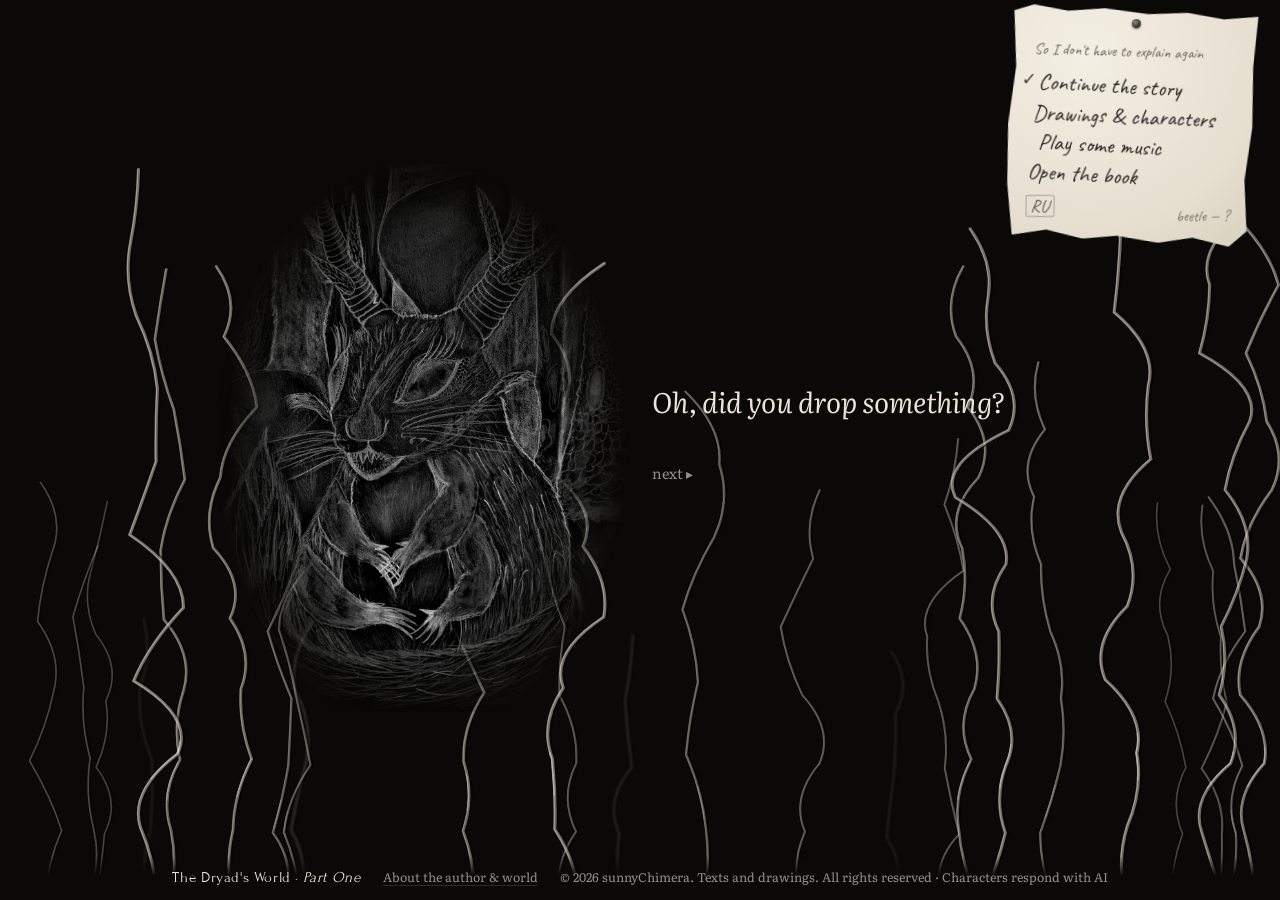
==== index.html @ 803e00bf "Показать новое вступление один раз и тем, кто уже был на сайте Co-Authored-By: Claude Opus 5.5 <nore" ====
<!doctype html>
<html lang="ru">
<head>
<meta charset="utf-8">
<meta name="viewport" content="width=device-width,initial-scale=1,viewport-fit=cover">
<title>Кипер рассказывает</title>
<meta name="description" content="Мир Дриады. Кипер помнит всё, только не по порядку. Садись, он расскажет.">
<link rel="preconnect" href="https://fonts.googleapis.com">
<link href="https://fonts.googleapis.com/css2?family=Alice&family=Caveat:wght@400;600&family=PT+Serif:ital@0;1&family=Forum&family=Literata:ital,opsz,wght@0,7..72,400;0,7..72,500;1,7..72,400&display=swap" rel="stylesheet">
<link rel="stylesheet" href="style.css?v=84">
</head>
<body>
<svg id="roots" aria-hidden="true"></svg>

<header class="top">
  <button class="mark" id="homeBtn" hidden>Мир Дриады</button>
  <nav class="note" id="note" aria-label="Разделы">
    <span class="nail" aria-hidden="true"></span>
    <button class="note-tab" id="noteTab" aria-label="Меню" aria-expanded="false" data-i18n="noteTabT">записка Кипера</button>
    <p class="note-head" data-i18n="noteHead">Чтобы опять не объяснять</p>
    <button data-tab="story" class="on" data-i18n="nStory">Продолжить историю</button>
    <button data-tab="people" data-i18n="nPeople">Рисунки и персонажи</button>
    <button data-tab="music" data-i18n="nMusic">Включить музыку</button>
    <button data-tab="book" data-i18n="nBook">Открыть книгу</button>
    <div class="note-foot"><button class="lang" id="langBtn" aria-label="Switch language">EN</button><p class="note-doodle" aria-hidden="true" data-i18n="doodle">жук — ?</p></div>
  </nav>
</header>

<main id="app" class="mode-talk">
  <!-- reading layer -->
  <section class="read" id="read" aria-live="polite">
    <button class="toKeeper" id="toKeeper" data-i18n="toKeeperArrow">← К Киперу</button>
    <div class="art"><img id="artImg" alt=""><img id="artImg2" alt="" class="next"></div>
    <div class="pages">
      <div class="chap-bar"><button class="chap-nav" id="prevCh" aria-label="Предыдущая глава">←</button><div class="chap-head"><small id="chapNum"></small><p class="chap" id="chapTitle"></p></div><button class="chap-nav" id="nextChTop" aria-label="Следующая глава">→</button></div>
      <div class="text" id="text"></div>
      <div class="readnav">
        <button class="more" id="moreBtn">Дальше</button>
        <button class="linkish" id="allBtn">Показать главу целиком</button>
        <button class="nextch" id="nextCh" hidden></button>
      </div>
    </div>
  </section>

  <!-- Keeper -->
  <div class="keeper" id="keeper" role="button" tabindex="0" aria-label="Кипер">
  <svg viewBox="0 0 2400 3200" xmlns="http://www.w3.org/2000/svg">
   <defs>
    <image id="kimg" href="assets/img/keeper.jpg" width="2400" height="3200"/>
    <filter id="feather" x="-10%" y="-10%" width="120%" height="120%"><feGaussianBlur stdDeviation="22"/></filter>
    <filter id="soft" x="-5%" y="-100%" width="110%" height="300%"><feGaussianBlur stdDeviation="8"/></filter>
    <polygon id="pL" points="440,240 560,20 660,20 780,150 860,170 900,500 1000,820 1020,930 860,980 760,900 640,760 520,620 480,520 400,300"/>
    <polygon id="pR" points="1500,180 1600,160 1780,20 1880,20 1880,200 2000,180 2080,300 1920,500 1780,640 1700,760 1660,880 1540,960 1380,900 1460,760 1540,600 1560,420 1480,300"/>
    <mask id="mBase" maskUnits="userSpaceOnUse" x="0" y="0" width="2400" height="3200"><rect width="2400" height="3200" fill="#fff"/><g filter="url(#feather)" fill="#000"><use href="#pL"/><use href="#pR"/></g></mask>
    <mask id="mL" maskUnits="userSpaceOnUse" x="0" y="0" width="2400" height="3200"><use href="#pL" fill="#fff" filter="url(#feather)"/></mask>
    <mask id="mR" maskUnits="userSpaceOnUse" x="0" y="0" width="2400" height="3200"><use href="#pR" fill="#fff" filter="url(#feather)"/></mask>
    <clipPath id="eL"><ellipse cx="720" cy="1240" rx="72" ry="170" transform="rotate(12 720 1240)"/></clipPath>
    <clipPath id="eR"><ellipse cx="1255" cy="1280" rx="205" ry="112" transform="rotate(-18 1255 1280)"/></clipPath>
    <clipPath id="clidL"><rect x="560" y="1040" width="320" height="400"/></clipPath>
    <clipPath id="clidR"><rect x="1020" y="1140" width="470" height="280"/></clipPath>
    <linearGradient id="lidShade" x1="0" y1="0" x2="0" y2="1"><stop offset="0" stop-color="#000" stop-opacity=".05"/><stop offset=".7" stop-color="#000" stop-opacity=".15"/><stop offset="1" stop-color="#000" stop-opacity=".45"/></linearGradient>
   </defs>
   <rect width="2400" height="3200" fill="#0a0908"/>
   <g class="breath">
    <use href="#kimg" mask="url(#mBase)"/>
    <g class="hornL"><use href="#kimg" mask="url(#mL)"/></g>
    <g class="hornR"><use href="#kimg" mask="url(#mR)"/>
     <g id="hornBug" opacity="0"><image class="bugframe" href="assets/img/bug0.png" x="-80" y="-106" width="160" height="213"/></g>
    </g>
    <g clip-path="url(#eL)"><g class="lid" id="lidL" style="transform:translateY(-400px)"><g clip-path="url(#clidL)">
      <use href="#kimg" transform="translate(0 340)"/><rect x="560" y="1040" width="320" height="400" fill="url(#lidShade)"/>
      <rect x="560" y="1414" width="320" height="26" fill="#000" opacity=".75" filter="url(#soft)"/></g></g></g>
    <g clip-path="url(#eR)"><g class="lid" id="lidR" style="transform:translateY(-280px)"><g clip-path="url(#clidR)">
      <use href="#kimg" transform="translate(0 260)"/><rect x="1020" y="1140" width="470" height="280" fill="url(#lidShade)"/>
      <rect x="1020" y="1394" width="470" height="26" fill="#000" opacity=".75" filter="url(#soft)"/></g></g></g>
   </g>
  </svg>
  </div>

  <!-- what Keeper says + answers -->
  <section class="talk" id="talk">
    <p class="line" id="line" aria-live="polite"></p>
    <div class="opts" id="opts"></div>
  </section>

  <!-- objects on the floor -->
  <div class="floor" id="floor"></div>
  <img id="walkBug" class="walkbug" src="assets/img/bug0.png" alt="Жук" hidden>
</main>

<!-- character page -->
<section class="person" id="chat" hidden aria-label="Персонаж">
  <div class="person-bar">
    <button class="txt" id="chatBack" data-i18n="allDrawings">← Все рисунки</button>
    <button class="txt" id="personHome" data-i18n="toKeeper">К Киперу</button>
  </div>
  <div class="person-grid">
    <div class="person-left">
      <figure class="person-art"><button class="zoom" id="pZoom" aria-label="Увеличить рисунок"><img id="pArt" alt=""></button><span class="ph" id="pPh" hidden></span></figure>
      <div class="thumbs" id="pThumbs"></div>
      <div class="pplayer" id="pSong" hidden>
        <button class="pvinyl bg" id="pVinyl" hidden aria-label="Play"><span class="vin-grooves"></span><span class="lbl" id="pVinylLbl"></span><span class="pin"></span><span class="pv-ico" id="pVinylIco">▶</span></button>
        <div class="scard" id="pCard" hidden><p class="sc-head" id="pCardHead"></p><p class="sc-quote" id="pCardQuote"></p></div>
        <div class="pp-row">
          <button class="pp-play" id="pPlay" aria-label="Play">▶</button>
          <div class="pp-mid">
            <p class="pp-title"><span id="pSongTitle"></span> <small id="pSongDur"></small></p>
            <div class="thread" id="pThread"><span class="track"></span><span class="fill" id="pFill"></span><span class="knob" id="pKnob"></span></div>
            <div class="times"><span id="pTime">0:00</span><span id="pDur">0:00</span></div>
          </div>
          <input type="range" class="pp-vol" id="pVol" min="0" max="100" value="80" aria-label="Громкость">
        </div>
        <div class="pp-list" id="pList"></div>
        <button class="txt small" id="pLyricsBtn" aria-expanded="false">Lyrics</button>
        <pre class="lyrics left" id="pLyrics" hidden></pre>
        <p class="sc-aside" id="pCardAside" hidden></p>
      </div>
    </div>
    <div class="person-right" id="pRight">
      <span class="sheetbg" aria-hidden="true"><i class="ghost" id="pGhost"></i><i class="smudge s1"></i><i class="smudge s2"></i><i class="smudge s3"></i><i class="holes"></i></span>
      <div class="pname-row">
        <h2 class="person-name" id="chatName"></h2>
        <div class="pmenu" hidden><button id="pMenuBtn"></button><div id="pMenu"></div></div>
      </div>
      <div class="margins" id="pSay" hidden></div>
      <button class="txt small expand" id="pExpand" data-i18n="expand">Развернуть разговор</button>
      <div class="talklog" id="chatLog"></div>
      <form class="chat-form" id="chatForm" autocomplete="off">
        <label class="sr" for="chatInput" data-i18n="yourMsg">Твоё сообщение</label>
        <input id="chatInput" maxlength="800" placeholder="Поговори со мной…" data-i18n-ph="write">
        <button type="submit" aria-label="Отправить">→</button>
      </form>
      <button class="txt small clearchat" id="clearChat" data-i18n="clearChat">Очистить чат</button>
      <p class="asleep" id="pAsleep" hidden></p>
    </div>
  </div>
</section>

<!-- zoom -->
<div class="lightbox" id="lightbox" hidden><img id="lbImg" alt=""><button class="txt lb-x" id="lbX" data-i18n="close">Закрыть</button></div>

<!-- gallery -->
<section class="gallery" id="people" hidden aria-label="Из альбома">
  <div class="gal-bar"><button class="txt" data-close data-i18n="toKeeperArrow">← К Киперу</button></div>
  <h2 class="gal-title" data-i18n="album">Из альбома</h2>
  <div class="gal" id="cards"></div>
</section>

<!-- music -->
<section class="sound" id="music" hidden aria-label="Звук мира">
  <button class="toKeeper" id="musicHome" data-i18n="toKeeperArrow">← К Киперу</button>
  <h2 class="sound-title" data-i18n="soundTitle">Звук мира</h2>
  <p class="sound-sub" data-i18n="soundSub">Песни из Сада, Леса и дальше</p>
  <button class="shelf-back" id="shelfBack" hidden></button>
  <div class="shelf" id="shelf"></div>
  <div class="detail" id="detail" hidden>
    <div class="stage" id="stage">
      <div class="record" id="record">
        <button class="tab" id="detailBack" data-i18n="allRecords">Все записи</button>
        <div class="recs" id="recs"><p class="recs-head" data-i18n="allRecords">Все записи</p><ul id="recsList"></ul><button class="recs-shelf" id="recsShelf" data-i18n="shelfView">все пластинки на полке</button></div>
        <div class="sheet" id="sheet"><button class="sheet-top" id="dLyricsTop" data-i18n="lyricsHide">Свернуть ↑</button><button class="sheet-edge" id="dLyricsBtn" aria-expanded="false" data-i18n="lyrics">Текст песни</button><pre class="sheet-text" id="dLyrics"></pre></div>
        <div class="disc big"><span class="grooves"></span><div class="lbl" id="dLabel"></div><span class="pin"></span></div>
        <div class="sleeve" id="sleeve">
          <div class="face front" id="dFront">
            <span class="cover-art" id="dCover" aria-hidden="true"></span><span class="cover-fx" id="dCoverFx" aria-hidden="true"></span><span class="wear" aria-hidden="true"><i class="ring"></i><i class="crease"></i><i class="seam"></i><i class="tape"></i></span>
            <span class="scuffs" aria-hidden="true"></span>
            <svg class="pencil" viewBox="0 0 100 100" preserveAspectRatio="none" aria-hidden="true"><path d="M8 86 C20 83 30 88 44 85" /><path d="M12 14 C14 22 11 28 14 34"/></svg>
            <h3 class="d-song" id="dSong"></h3>
            <p class="d-name" id="dName"></p>
            <p class="d-empty" id="dEmpty" hidden></p>
            <button class="talkto" id="dTalk"></button>
            <button class="flip" id="dFlip" data-i18n="flip">Перевернуть ↻</button>
          </div>
          <div class="face back">
            <img id="dBackArt" alt="">
            <p class="backnote" id="dBackNote"></p>
            <p class="credits" data-i18n="credits">Слова — SunnyChimera · Музыка — Suno</p>
            <button class="flip" id="dFlipBack" data-i18n="flip">Перевернуть ↻</button>
          </div>
        </div>
      </div>
      <div class="tracks" id="dTracks"></div>
      <div class="player" id="dPlayer">
        <button class="play" id="dPlay" aria-label="Play">▶</button>
        <div class="seek">
          <p class="now"><b id="dNow"></b><small id="dNowSub"></small></p>
          <div class="thread" id="dThread"><span class="track"></span><span class="fill" id="dFill"></span><span class="knob" id="dKnob"></span></div>
          <div class="times"><span id="dTime">0:00</span><span id="dDur">0:00</span></div>
        </div>
        <div class="vol">
          <button class="mute" id="dMute" aria-label="Sound"><svg viewBox="0 0 24 24" width="15" height="15"><path d="M4 9h4l5-4v14l-5-4H4z" fill="currentColor"/><path id="dWave" d="M16 8.5a5 5 0 0 1 0 7" fill="none" stroke="currentColor" stroke-width="1.8" stroke-linecap="round"/></svg></button>
          <input type="range" id="dVol" min="0" max="100" value="80" aria-label="Volume">
        </div>
      </div>
      <div class="crate" id="crate">
        <div class="crate-sleeves" id="crateSleeves"></div>
        <button class="crate-front" id="crateFront" data-i18n="allRecordsShelf">Все пластинки</button>
      </div>
    </div>
  </div>
  <audio id="player" preload="metadata"></audio>
</section>

<!-- book in order -->
<aside class="panel" id="toc" hidden>
  <div class="panel-head"><p class="panel-title" data-i18n="book">Книга</p><button class="bigx" data-close aria-label="Закрыть">×</button></div>
  <p class="panel-lead" data-i18n="bookLead">Ну если ты настаиваешь на порядке…</p>
  <ol id="tocList"></ol>
  <button class="linkish" id="resetBtn" data-i18n="reset">Начать всё сначала</button>
  <div class="foot-copy"><a href="https://ai-character-platform.onrender.com/pages/about.html" target="_blank" rel="noopener" data-i18n="about">Об авторе и мире</a><span data-i18n="legal">© 2026 sunnyChimera. Тексты и рисунки. Все права защищены · Персонажи отвечают с помощью ИИ</span></div>
</aside>

<div class="vin" id="mini">
  <button class="vin-disc" id="miniDisc" aria-label="Пауза"><span class="vin-grooves"></span><span class="lbl" id="miniLbl"></span><span class="pin"></span><span class="mini-ico" id="miniIco">❚❚</span></button>
  <div class="vin-meta">
    <button class="vin-title" id="miniOpen"><b id="miniTitle"></b><small id="miniName"></small></button>
    <div class="thread vin-thread" id="miniThread"><span class="track"></span><span class="fill" id="miniFill"></span><span class="knob" id="miniKnob"></span></div>
  </div>
  <button class="vin-x" id="miniX" aria-label="Выключить музыку">×</button>
</div>
<footer class="foot">
  <span class="foot-brand" data-i18n-html="footBrand">Мир Дриады · <em>Часть первая</em></span>
  <a href="https://ai-character-platform.onrender.com/pages/about.html" target="_blank" rel="noopener" data-i18n="about">Об авторе и мире</a>
  <span class="foot-legal" data-i18n="legal">© 2026 sunnyChimera. Тексты и рисунки. Все права защищены · Персонажи отвечают с помощью ИИ</span>
</footer>

<script src="assets/chapters.js?v=30"></script>
<script src="assets/songs.js?v=72"></script>
<script src="app.js?v=89"></script>
</body>
</html>
---- style.css ----
/* Layout: talk = Keeper and his words side by side under the roots; read = drawing + text, Keeper steps aside to the corner */
:root{
  --bg:#0a0908; --bg2:#14110d; --ink:#ebe5d8; --dim:#9a9287; --faint:#3e3932;
  --amber:#e2a543; --amber-hi:#ffd58a;
  --display:'Forum','Cormorant Garamond',Georgia,serif;
  --body:'Literata',Georgia,'Times New Roman',serif;
  color-scheme:dark;
}
*{box-sizing:border-box}
html,body{height:100%}
body{margin:0;background:var(--bg);color:var(--ink);font-family:var(--body);font-size:17px;line-height:1.6;overflow:hidden;-webkit-font-smoothing:antialiased}
button,input{font:inherit;color:inherit}
:focus-visible{outline:2px solid var(--amber);outline-offset:3px}
.sr{position:absolute;width:1px;height:1px;overflow:hidden;clip:rect(0 0 0 0)}
[hidden]{display:none!important}

#roots{position:fixed;inset:0;width:100%;height:100%;pointer-events:none;z-index:0}
#roots path{fill:none;stroke:#cfc8bb;stroke-linecap:round}
.sway{transform-box:fill-box;transform-origin:50% 0;animation:sway var(--d,9s) ease-in-out infinite alternate}
@keyframes sway{from{transform:rotate(calc(var(--a,1deg)*-1))}to{transform:rotate(var(--a,1deg))}}

.top{position:fixed;top:0;left:0;right:0;display:flex;justify-content:space-between;align-items:center;padding:calc(14px + env(safe-area-inset-top,0px)) 18px 0;z-index:30;pointer-events:none}
.mark{font-family:var(--display);font-size:1.2rem;letter-spacing:.06em;color:var(--dim)}
.book{pointer-events:auto;background:none;border:0;color:var(--dim);cursor:pointer;padding:6px;border-radius:8px}
.book:hover{color:var(--amber)}

#app{position:relative;z-index:1;height:100%;display:grid;grid-template-columns:minmax(0,1fr) minmax(0,1fr);align-items:center;gap:24px;padding:56px 32px 84px;max-width:1240px;margin:0 auto}
@media (max-width:760px){#app{grid-template-columns:minmax(0,1fr);grid-template-rows:auto 1fr;align-content:start;gap:8px;padding:52px 16px 76px}}

/* Keeper */
.keeper{grid-column:1;grid-row:1;justify-self:end;width:min(100%,46vh);cursor:pointer;-webkit-tap-highlight-color:transparent;transition:width .7s ease,transform .7s ease,opacity .5s;
  -webkit-mask-image:radial-gradient(ellipse 50% 52% at 50% 52%,#000 62%,transparent 100%);mask-image:radial-gradient(ellipse 50% 52% at 50% 52%,#000 62%,transparent 100%)}
@media (max-width:760px){.keeper{justify-self:center;width:min(70vw,34vh)}}
.keeper svg{display:block;width:100%;height:auto}
.breath{transform-box:view-box;transform-origin:1200px 3100px;animation:breath 5.2s ease-in-out infinite}
@keyframes breath{0%,100%{transform:scale(1)}50%{transform:scale(1.009,1.013)}}
.hornL{transform-box:view-box;transform-origin:930px 920px;animation:hornL 7s ease-in-out infinite}
.hornR{transform-box:view-box;transform-origin:1500px 900px;animation:hornR 7s ease-in-out infinite .4s}
@keyframes hornL{0%,100%{transform:rotate(0)}30%{transform:rotate(-1.2deg)}60%{transform:rotate(.6deg)}}
@keyframes hornR{0%,100%{transform:rotate(0)}35%{transform:rotate(1.2deg)}65%{transform:rotate(-.6deg)}}
.lid{transform-box:view-box;transition:transform .09s ease-in}
.lid.open{transition:transform .14s ease-out}
/* actions */
.keeper.a-twitch .hornL{animation:twitchL .7s ease-in-out}
.keeper.a-twitch .hornR{animation:twitchR .7s ease-in-out}
@keyframes twitchL{0%,100%{transform:rotate(0)}20%{transform:rotate(-4deg)}45%{transform:rotate(2.5deg)}70%{transform:rotate(-1.5deg)}}
@keyframes twitchR{0%,100%{transform:rotate(0)}20%{transform:rotate(4deg)}45%{transform:rotate(-2.5deg)}70%{transform:rotate(1.5deg)}}
.keeper.a-scratch svg{animation:scratch .28s ease-in-out 6 alternate;transform-origin:50% 90%}
@keyframes scratch{from{transform:rotate(-2.2deg) translateX(-4px)}to{transform:rotate(2.2deg) translateX(4px)}}
.keeper.a-look svg{animation:look 1.2s ease-out;transform-origin:50% 80%}
@keyframes look{0%{transform:scale(1)}40%{transform:scale(1.04) translateY(-6px)}100%{transform:scale(1)}}
.keeper.a-stuck svg{animation:stuck 1.6s ease-in-out;transform-origin:50% 100%}
@keyframes stuck{0%{transform:none}15%{transform:scaleX(.9) translateX(10px)}25%{transform:scaleX(.88) translateX(14px)}35%{transform:scaleX(.9) translateX(10px)}45%{transform:scaleX(.88) translateX(14px)}70%{transform:translateX(-18px)}100%{transform:none}}
.keeper.a-weave svg{animation:weave .35s ease-in-out 6 alternate;transform-origin:50% 70%}
@keyframes weave{from{transform:translateY(0) rotate(-1deg)}to{transform:translateY(-5px) rotate(1deg)}}
.keeper.a-listen svg{animation:listen 2.4s ease-in-out;transform-origin:50% 90%}
@keyframes listen{0%,100%{transform:none}30%,70%{transform:rotate(-5deg) translateX(-10px)}}

/* talk */
.talk{grid-column:2;grid-row:1;align-self:center;max-width:34rem;min-width:0}
@media (max-width:760px){.talk{grid-column:1;grid-row:2;align-self:start;max-width:none}}
.line{font-size:clamp(1.25rem,2.6vw,1.75rem);line-height:1.4;font-style:italic;margin:0 0 1.1em;min-height:2.8em;text-wrap:pretty}
@media (max-width:760px){.line{font-size:1.2rem;min-height:2em;text-align:center}}
.line .act{display:block;font-style:normal;font-size:.62em;color:var(--dim);letter-spacing:.02em;margin-bottom:.5em}
.opts{display:flex;flex-direction:column;gap:10px;align-items:flex-start}
@media (max-width:760px){.opts{align-items:stretch}}
.opt{background:none;border:1px solid var(--faint);border-radius:999px;padding:9px 18px;cursor:pointer;text-align:left;transition:border-color .2s,color .2s;animation:rise .4s ease both}
.opt:hover{border-color:var(--amber);color:var(--amber-hi)}
.opt.tap{border-color:transparent;color:var(--dim);padding-left:0;font-size:.95rem}
.opt.tap:hover{color:var(--amber-hi)}
.opt.song{border-color:rgba(226,165,67,.5)}
@keyframes rise{from{opacity:0;transform:translateY(6px)}to{opacity:1;transform:none}}

/* floor objects */
.floor{position:fixed;left:0;right:0;bottom:96px;display:flex;justify-content:center;pointer-events:none;z-index:5}
.thing{pointer-events:auto;background:none;border:0;cursor:pointer;padding:10px;animation:appear 1.2s ease both}
.thing span{display:block;font-size:.85rem;color:var(--dim);font-style:italic;margin-top:6px;text-align:center}
.thing svg{display:block;margin:0 auto;filter:drop-shadow(0 0 12px rgba(226,165,67,.45));animation:pulse 2.6s ease-in-out infinite}
@keyframes appear{from{opacity:0;transform:translateY(14px)}to{opacity:1;transform:none}}
@keyframes pulse{50%{filter:drop-shadow(0 0 22px rgba(226,165,67,.8))}}
.walkbug{position:fixed;width:46px;height:auto;z-index:6;cursor:pointer;transition:left 2.2s linear,top 2.2s linear,transform .3s}

/* free talk */
.ask{position:fixed;left:50%;transform:translateX(-50%);bottom:calc(18px + env(safe-area-inset-bottom,0px));width:min(560px,calc(100% - 32px));display:flex;gap:8px;z-index:20}
.ask input,.chat-form input{flex:1;min-width:0;background:rgba(20,17,13,.85);border:1px solid var(--faint);border-radius:999px;padding:11px 18px;outline:none}
.ask input:focus,.chat-form input:focus{border-color:var(--amber)}
.ask button,.chat-form button{background:none;border:1px solid var(--faint);border-radius:999px;width:46px;cursor:pointer}
.ask button:hover,.chat-form button:hover{border-color:var(--amber)}

/* reading */
.read{position:fixed;inset:0;z-index:2;display:none;grid-template-columns:minmax(0,1.1fr) minmax(0,1fr);background:var(--bg)}
.mode-read .read{display:grid;animation:fade .8s ease}
@keyframes fade{from{opacity:0}to{opacity:1}}
@media (max-width:760px){.read{grid-template-columns:minmax(0,1fr);grid-template-rows:42vh 1fr}}
.art{position:relative;overflow:hidden;-webkit-mask-image:radial-gradient(ellipse 58% 56% at 50% 50%,#000 45%,transparent 100%);mask-image:radial-gradient(ellipse 58% 56% at 50% 50%,#000 45%,transparent 100%)}
.art img{position:absolute;inset:-6%;width:112%;height:112%;object-fit:contain;transition:opacity 1.4s ease}
.art img.next{opacity:0}
.pan-up{animation:panUp 26s ease-in-out infinite alternate}
.pan-down{animation:panDown 26s ease-in-out infinite alternate}
.pan-in{animation:panIn 24s ease-in-out infinite alternate}
.pan-left{animation:panLeft 26s ease-in-out infinite alternate}
.pan-still{animation:panIn 60s ease-in-out infinite alternate}
@keyframes panUp{from{transform:scale(1.15) translateY(6%)}to{transform:scale(1.15) translateY(-6%)}}
@keyframes panDown{from{transform:scale(1.12) translateY(-5%)}to{transform:scale(1.12) translateY(5%)}}
@keyframes panIn{from{transform:scale(1)}to{transform:scale(1.18)}}
@keyframes panLeft{from{transform:scale(1.15) translateX(5%)}to{transform:scale(1.15) translateX(-5%)}}
.pages{overflow-y:auto;padding:84px 40px 120px;scroll-behavior:smooth}
@media (max-width:760px){.pages{padding:8px 18px 130px}}
.chap{font-family:var(--display);font-size:clamp(1.8rem,4vw,2.6rem);line-height:1.1;margin:0 0 .8em;text-wrap:balance}
.text{max-width:36rem}
.text p{margin:0 0 .9em;animation:rise .5s ease both}
.readnav{display:flex;gap:18px;align-items:center;flex-wrap:wrap;margin-top:14px;max-width:36rem}
.more{background:none;border:1px solid var(--amber);color:var(--amber-hi);border-radius:999px;padding:8px 22px;cursor:pointer}
.linkish{background:none;border:0;color:var(--dim);cursor:pointer;text-decoration:underline;text-decoration-color:var(--faint);text-underline-offset:4px;font-size:.9rem}
.mode-read .keeper{position:fixed;left:8px;bottom:70px;width:112px;z-index:4}
@media (max-width:760px){.mode-read .keeper{width:72px;left:auto;right:4px;bottom:auto;top:calc(42vh - 96px)}}
.mode-read .talk,.mode-read .floor{display:none}
.mode-read .ask{display:none}

/* side panels */
.chat,.song,.toc{position:fixed;top:0;right:0;bottom:0;width:min(440px,100%);background:var(--bg2);border-left:1px solid var(--faint);z-index:40;display:flex;flex-direction:column;animation:slide .35s ease}
@keyframes slide{from{transform:translateX(30px);opacity:0}to{transform:none;opacity:1}}
.chat-head{display:flex;gap:12px;align-items:center;padding:calc(16px + env(safe-area-inset-top,0px)) 16px 12px;border-bottom:1px solid var(--faint);flex-wrap:wrap}
.chat-head img{width:52px;height:52px;border-radius:50%;object-fit:cover}
.chat-name{font-family:var(--display);font-size:1.4rem;margin:0;line-height:1}
.chat-sub{margin:2px 0 0;color:var(--dim);font-size:.85rem}
.back{margin-left:auto;background:none;border:1px solid var(--faint);border-radius:999px;padding:6px 14px;cursor:pointer;font-size:.9rem}
.back:hover{border-color:var(--amber)}
.chat-log{flex:1;overflow-y:auto;padding:16px;display:flex;flex-direction:column;gap:12px}
.msg{max-width:85%;padding:9px 14px;border-radius:16px;line-height:1.45;white-space:pre-wrap}
.msg.me{align-self:flex-end;background:#2a241c;border-bottom-right-radius:4px}
.msg.them,.msg.hello{align-self:flex-start;border:1px solid var(--faint);border-bottom-left-radius:4px}
.msg.wait{color:var(--dim);font-style:italic;border:0}
.chat-form{display:flex;gap:8px;padding:12px 16px calc(14px + env(safe-area-inset-bottom,0px));border-top:1px solid var(--faint)}
.song,.toc{padding:calc(24px + env(safe-area-inset-top,0px)) 24px 24px;gap:14px}
.song-title,.toc-title{font-family:var(--display);font-size:1.6rem;margin:0}
.song-note{color:var(--dim);margin:0}
.song .back,.toc .back{margin:auto 0 0;align-self:flex-start}
.toc ol{list-style:none;padding:0;margin:0;overflow-y:auto}
.toc li button{display:flex;gap:12px;width:100%;background:none;border:0;border-bottom:1px solid var(--faint);padding:12px 0;cursor:pointer;text-align:left}
.toc li button[disabled]{opacity:.35;cursor:default}
.toc .n{color:var(--dim);min-width:2ch;font-variant-numeric:tabular-nums}

@media (prefers-reduced-motion:reduce){.sway,.breath,.hornL,.hornR,.art img,.thing svg{animation:none!important}}

/* navigation */
.nav{pointer-events:auto;display:flex;gap:4px}
.nav button{background:none;border:0;border-radius:999px;padding:7px 14px;cursor:pointer;color:var(--dim);font-size:.98rem}
.nav button:hover{color:var(--ink)}
.nav button.on{color:var(--ink);background:rgba(226,165,67,.12);box-shadow:inset 0 0 0 1px rgba(226,165,67,.45)}
@media (max-width:760px){
  .nav{position:fixed;left:0;right:0;bottom:0;justify-content:space-around;background:rgba(14,12,10,.96);border-top:1px solid var(--faint);padding:6px 6px calc(6px + env(safe-area-inset-bottom,0px))}
  .nav button{padding:8px 10px;font-size:.92rem}
  #app{padding-bottom:70px}
  .floor{bottom:76px}
  .pages{padding-bottom:90px}
}
.mode-read .keeper{display:none}
#roots path{opacity:.6}
/* panels */
.panel{position:fixed;top:0;right:0;bottom:0;width:min(520px,100%);background:var(--bg2);border-left:1px solid var(--faint);z-index:35;display:flex;flex-direction:column;gap:14px;padding:calc(18px + env(safe-area-inset-top,0px)) 20px 24px;overflow-y:auto;animation:slide .35s ease}
@media (max-width:760px){.panel{bottom:58px;border-left:0}.chat{bottom:0;z-index:45}}
.panel-head{display:flex;align-items:center;gap:12px}
.panel-title{font-family:var(--display);font-size:1.8rem;margin:0;line-height:1}
.panel-head .back{margin-left:auto}
.panel-lead{margin:0;color:var(--dim);font-size:.95rem}
.cards{display:grid;grid-template-columns:repeat(auto-fill,minmax(130px,1fr));gap:14px}
.card{background:none;border:1px solid var(--faint);border-radius:14px;padding:10px;cursor:pointer;text-align:left;display:flex;flex-direction:column;gap:8px;transition:border-color .2s}
.card:hover{border-color:var(--amber)}
.card img{width:100%;aspect-ratio:1;object-fit:cover;border-radius:10px;max-width:100%}
.card b{font-family:var(--display);font-weight:400;font-size:1.25rem;line-height:1}
.card small{color:var(--dim);font-size:.8rem;line-height:1.3}
.card[disabled]{cursor:default;opacity:.38}
.card[disabled]:hover{border-color:var(--faint)}
.songs{list-style:none;margin:0;padding:0}
.songs li{display:flex;align-items:center;gap:12px;padding:12px 0;border-bottom:1px solid var(--faint)}
.songs img{width:44px;height:44px;border-radius:50%;object-fit:cover}
.songs .t{flex:1;min-width:0}
.songs .t b{display:block;font-weight:400}
.songs .t small{color:var(--dim)}
.songs button{background:none;border:1px solid var(--faint);border-radius:999px;padding:6px 14px;cursor:pointer}
.songs button:hover{border-color:var(--amber)}
.songs button[disabled]{opacity:.4;cursor:default}
.songs li.hl{background:rgba(226,165,67,.08)}
.toc ol,.panel ol{list-style:none;padding:0;margin:0}
.panel li button.ch{display:flex;gap:12px;width:100%;background:none;border:0;border-bottom:1px solid var(--faint);padding:12px 0;cursor:pointer;text-align:left}
.panel li button.ch[disabled]{opacity:.35;cursor:default}
.panel .n{color:var(--dim);min-width:2ch;font-variant-numeric:tabular-nums}
.tapnext{display:inline-block;margin-top:.2em;color:var(--dim);font-size:.9rem;font-style:normal;cursor:pointer;background:none;border:0;padding:6px 0}
.tapnext:hover{color:var(--amber-hi)}
.top{z-index:50}
@media (min-width:761px){.panel,.chat{top:58px;border-top:1px solid var(--faint);border-top-left-radius:14px}}
@media (max-width:760px){.panel{top:50px;border-top:1px solid var(--faint)}}
.line{min-height:0}

/* оригинальные рисунки на бумаге */
.art{-webkit-mask-image:none;mask-image:none;padding:0}
.art img{inset:5%;width:90%;height:90%;object-fit:contain;filter:drop-shadow(0 10px 30px rgba(0,0,0,.6))}
@keyframes panUp{from{transform:scale(1.04) translateY(1.5%)}to{transform:scale(1.04) translateY(-1.5%)}}
@keyframes panDown{from{transform:scale(1.04) translateY(-1.5%)}to{transform:scale(1.04) translateY(1.5%)}}
@keyframes panIn{from{transform:scale(1)}to{transform:scale(1.06)}}
@keyframes panLeft{from{transform:scale(1.04) translateX(1.5%)}to{transform:scale(1.04) translateX(-1.5%)}}
.card img,.songs img,.chat-head img{background:#efe9dc}
.top{background:linear-gradient(var(--bg) 55%,transparent);padding-bottom:14px}

/* домой и назад из чтения */
.mark{pointer-events:auto;background:none;border:0;cursor:pointer;padding:0}
.mark:hover{color:var(--ink)}
.toKeeper{position:fixed;left:16px;top:calc(60px + env(safe-area-inset-top,0px));z-index:6;background:rgba(14,12,10,.9);border:1px solid var(--amber);color:var(--amber-hi);border-radius:999px;padding:8px 18px;cursor:pointer;font-size:.95rem}
.toKeeper:hover{background:rgba(226,165,67,.15)}
@media (max-width:760px){.toKeeper{top:calc(50px + env(safe-area-inset-top,0px));left:10px;padding:6px 14px}}

/* Звук мира */
.sound{position:fixed;inset:0;z-index:34;background:var(--bg);overflow-y:auto;padding:84px 20px 100px;animation:fade .4s ease}
.sound-title{font-family:var(--display);font-weight:400;text-align:center;letter-spacing:.32em;text-transform:uppercase;font-size:1.5rem;margin:0 0 36px}
.shelf{display:grid;grid-template-columns:repeat(4,minmax(0,1fr));gap:40px 24px;max-width:900px;margin:0 auto}
@media (max-width:760px){.shelf{grid-template-columns:repeat(2,minmax(0,1fr));gap:28px 12px}}
.rec{background:none;border:0;cursor:pointer;display:flex;flex-direction:column;align-items:center;gap:10px;padding:0}
.rec:disabled{cursor:default}
.disc{position:relative;width:min(168px,40vw);aspect-ratio:1;border-radius:50%;
  background:radial-gradient(circle,#1a1a1a 0 30%,transparent 30.5%),repeating-radial-gradient(circle,#0d0d0d 0 2px,#161616 2px 3.5px);
  box-shadow:0 0 0 1px #222,0 10px 30px rgba(0,0,0,.6);display:grid;place-items:center;transition:transform .3s}
.rec:not(:disabled):hover .disc{transform:scale(1.04)}
.lbl{width:58%;aspect-ratio:1;border-radius:50%;overflow:hidden;background:#efe9dc;display:grid;place-items:center}
.lbl img{width:100%;height:100%;object-fit:cover;display:block}
.lbl.ph{background:#141210;color:#d9d2c3;font-size:.62rem;line-height:1.3;text-align:center;padding:10%;font-style:italic}
.pin{position:absolute;width:7px;height:7px;border-radius:50%;background:#0a0908;left:50%;top:50%;transform:translate(-50%,-50%)}
.rec b{font-family:var(--display);font-weight:400;letter-spacing:.12em;text-transform:uppercase;font-size:1.05rem}
.rec small{color:var(--dim);font-size:.85rem;margin-top:-6px}
.rec small.soon{font-style:italic;opacity:.75}
.rec:disabled .disc{opacity:.75}
.detail{max-width:900px;margin:0 auto}
.detail-back{margin:0 0 24px}
.stage{display:grid;grid-template-columns:minmax(0,1fr) minmax(0,1.1fr);gap:40px;align-items:start}
@media (max-width:760px){.stage{grid-template-columns:minmax(0,1fr);justify-items:center;gap:20px}}
.disc.big{width:min(340px,80vw)}
@keyframes spin{to{transform:rotate(360deg)}}
.d-name{color:var(--dim);letter-spacing:.14em;text-transform:uppercase;margin:0}
.d-song{font-family:var(--display);font-weight:400;font-size:clamp(1.8rem,4vw,2.6rem);margin:.15em 0 .6em;line-height:1.1}
.d-empty{color:var(--dim);font-style:italic}
.player{display:flex;align-items:center;gap:12px;margin-bottom:14px}
.play{width:52px;height:52px;border-radius:50%;border:1px solid var(--amber);background:none;color:var(--amber-hi);cursor:pointer;font-size:1.1rem;flex:none}
.play:hover{background:rgba(226,165,67,.12)}
.player input{flex:1;min-width:0;accent-color:var(--amber)}
.time{color:var(--dim);font-variant-numeric:tabular-nums;font-size:.9rem;min-width:3.2em}
.lyrics{font-family:var(--body);white-space:pre-wrap;color:var(--ink);line-height:1.55;margin:14px 0 0;max-width:34rem}
.card .ph{width:100%;aspect-ratio:1;border-radius:10px;background:#141210;display:grid;place-items:center;text-align:center;font-style:italic;font-size:.8rem;color:#d9d2c3;padding:12px}
.sound .toKeeper{z-index:36}

/* страница персонажа */
.person{position:fixed;inset:0;z-index:40;background:var(--bg);overflow-y:auto;padding:70px 20px 40px;animation:fade .4s ease}
@media (max-width:760px){.person{padding:56px 14px 80px;z-index:33}}
.person-bar{display:flex;gap:12px;align-items:center;max-width:1100px;margin:0 auto 18px}
.toKeeper.static{position:static}
.person-grid{display:grid;grid-template-columns:minmax(0,1fr) minmax(0,1fr);gap:36px;max-width:1100px;margin:0 auto;align-items:start}
@media (max-width:760px){.person-grid{grid-template-columns:minmax(0,1fr);gap:18px}}
.person-art{margin:0;position:sticky;top:20px}
@media (max-width:760px){.person-art{position:static}}
.person-art img{display:block;width:100%;max-height:78vh;object-fit:contain;filter:drop-shadow(0 10px 30px rgba(0,0,0,.6))}
@media (max-width:760px){.person-art img{max-height:46vh}}
.person-art .ph{display:grid;place-items:center;aspect-ratio:3/4;background:#141210;border-radius:10px;font-style:italic;color:#d9d2c3;padding:20px;text-align:center}
.person-name{font-family:var(--display);font-weight:400;font-size:clamp(2.4rem,6vw,3.6rem);line-height:1;margin:0}
.person-who{color:var(--dim);margin:.4em 0 1.2em}
.psong{display:flex;gap:14px;align-items:center;border:1px solid var(--faint);border-radius:16px;padding:12px 14px;margin-bottom:18px}
.psong small{display:block;color:var(--dim);font-size:.78rem;letter-spacing:.12em;text-transform:uppercase}
.psong b{font-weight:400}
.person-chat{border:1px solid var(--faint);border-radius:16px;display:flex;flex-direction:column;min-height:360px;max-height:64vh;background:var(--bg2)}
@media (max-width:760px){.person-chat{max-height:none;min-height:300px}}
.person-chat .chat-log{flex:1}
.msg.hello{font-style:italic}
.chat-top{display:flex;justify-content:flex-end;padding:8px 14px 0}
.chat-top .linkish{font-size:.85rem}
/* Нити растут снизу */
.sway.up{transform-origin:50% 100%}
#roots .grow{stroke-dasharray:1;stroke-dashoffset:1;animation:grow 3.5s ease-out forwards}
@keyframes grow{to{stroke-dashoffset:0}}
@media (prefers-reduced-motion:reduce){#roots .grow{animation:none;stroke-dashoffset:0}}
/* футер */
.foot{position:fixed;left:0;right:0;bottom:0;z-index:3;display:flex;gap:10px 22px;align-items:baseline;justify-content:center;flex-wrap:wrap;padding:10px 20px calc(10px + env(safe-area-inset-bottom,0px));font-size:.78rem;color:var(--dim);background:linear-gradient(transparent,var(--bg) 45%)}
.foot-brand{font-family:var(--display);font-size:.95rem;color:var(--ink);letter-spacing:.04em}
.foot a,.foot-copy a{color:var(--dim);text-decoration:underline;text-decoration-color:var(--faint);text-underline-offset:3px}
.foot a:hover,.foot-copy a:hover{color:var(--amber-hi)}
.mode-read ~ .foot{display:none}
.foot-copy{margin-top:auto;padding-top:20px;border-top:1px solid var(--faint);display:flex;flex-direction:column;gap:6px;font-size:.78rem;color:var(--dim)}
@media (min-width:761px){.foot-copy{display:none}}
@media (max-width:760px){.foot{display:none}}
.top{justify-content:flex-end}

/* записка Кипера вместо меню (временная, потом заменим фото настоящей) */
.nav{display:none!important}
.note{pointer-events:auto;position:fixed;top:calc(10px + env(safe-area-inset-top,0px));right:22px;z-index:60;width:228px;padding:30px 18px 16px 22px;
  font-family:'Caveat','Bad Script',cursive;color:#2b2925;
  background:radial-gradient(circle at 30% 20%,#f4efe4,#e6dfd0 70%,#d9d1bf);
  box-shadow:0 8px 22px rgba(0,0,0,.55);transform:rotate(3.2deg);transform-origin:50% 12px;
  clip-path:polygon(0 3%,8% 0,22% 2%,37% 0,55% 1.5%,71% 0,86% 2%,100% 0,99% 22%,100% 48%,98% 71%,100% 93%,93% 100%,78% 97%,64% 100%,47% 98%,33% 100%,18% 97%,4% 100%,1% 78%,0 52%,2% 27%);
  display:flex;flex-direction:column;align-items:flex-start;gap:2px}
.note.swing{animation:noteSwing 1.6s ease-out}
@keyframes noteSwing{0%{transform:rotate(3.2deg)}20%{transform:rotate(8deg)}45%{transform:rotate(-1deg)}70%{transform:rotate(5deg)}100%{transform:rotate(3.2deg)}}
.nail{position:absolute;top:9px;left:50%;width:9px;height:9px;margin-left:-4px;border-radius:50%;background:radial-gradient(circle at 35% 35%,#8d8a84,#2a2723 70%);box-shadow:0 1px 2px rgba(0,0,0,.6)}
.note-head{margin:0 0 6px;font-size:.98rem;color:#6b665d;transform:rotate(-1.5deg)}
.note button{background:none;border:0;padding:1px 0;cursor:pointer;font:inherit;font-size:1.42rem;line-height:1.15;color:#2b2925;position:relative;text-align:left}
.note button:nth-of-type(2){margin-left:6px}
.note button:nth-of-type(3){margin-left:2px;transform:rotate(-1deg)}
.note button:nth-of-type(4){margin-left:9px}
.note button::after{content:"";position:absolute;left:-2px;right:-4px;bottom:1px;height:7px;opacity:0;transition:opacity .2s;
  background:url("data:image/svg+xml,%3Csvg xmlns='http://www.w3.org/2000/svg' viewBox='0 0 200 8' preserveAspectRatio='none'%3E%3Cpath d='M2 5 C30 2 60 7 95 4 S160 2 198 5' fill='none' stroke='%232b2925' stroke-width='1.6' stroke-linecap='round'/%3E%3C/svg%3E") center/100% 100% no-repeat}
.note button:hover::after,.note button:focus-visible::after{opacity:.8}
.note button:focus-visible{outline:1px dashed #2b2925;outline-offset:2px}
.note button.on::before{content:"✓";position:absolute;left:-17px;top:2px;font-size:1.1rem;color:#4a463f}
.note-doodle{margin:8px 0 0 auto;font-size:1rem;color:#7b766c;transform:rotate(-4deg)}
/* оверлеи не прячутся под запиской */
@media (min-width:761px){.panel,.chat{top:0;border-radius:0}.panel{width:min(560px,100%);right:auto;left:0;border-left:0;border-right:1px solid var(--faint)}
  .sound,.person{padding-right:270px}}
/* телефон: записка внизу, строки в две колонки */
@media (max-width:760px){
  .note{top:auto;bottom:calc(6px + env(safe-area-inset-bottom,0px));right:8px;left:8px;width:auto;transform:rotate(-1deg);padding:18px 14px 8px 18px;
    display:grid;grid-template-columns:1fr 1fr;column-gap:10px;row-gap:0}
  .note.swing{animation:none}
  .note-head{grid-column:1/-1;font-size:.85rem;margin:0 0 2px}
  .note button{font-size:1.18rem;margin-left:0!important;transform:none!important}
  .note button.on::before{left:-13px;font-size:.9rem}
  .note-doodle{display:none}
  .nail{top:5px}
  #app{padding-bottom:110px}
  .floor{bottom:112px}
  .panel{bottom:104px}
  .person,.sound{padding-bottom:120px}
  .pages{padding-bottom:120px}
}
.note{width:244px}
@media (min-width:761px){
  body.reading .note{transform:scale(.72) rotate(3.2deg);transform-origin:top right}
  body.reading .pages{padding-right:200px}
}
/* пластинка останавливается на месте и продолжает оттуда же */

/* Звук мира: экран песни как на основном сайте */
.detail{max-width:760px}
.detail-back{background:none;border:0;color:var(--dim);cursor:pointer;font-family:'PT Serif',Georgia,serif;font-size:1rem;padding:0;margin:0 0 18px}
.detail-back:hover{color:var(--ink)}
.stage{display:flex;flex-direction:column;align-items:center;gap:22px}
.disc.big{width:min(560px,82vw);background:radial-gradient(circle,#1a1a1a 0 14%,transparent 14.2%),#101010;
  box-shadow:inset 0 0 0 1px rgba(255,255,255,.08),0 0 0 1px rgba(0,0,0,.5),0 24px 60px rgba(0,0,0,.55);overflow:hidden}
.grooves{position:absolute;inset:0;border-radius:50%;background:repeating-radial-gradient(circle,rgba(255,255,255,.045) 0 1px,transparent 1px 5px);opacity:.85;pointer-events:none}
.grooves::before{content:"";position:absolute;inset:0;border-radius:50%;background:conic-gradient(from 0deg,transparent 0 8%,rgba(255,255,255,.07) 12%,transparent 18% 55%,rgba(255,255,255,.05) 60%,transparent 68% 100%);mix-blend-mode:soft-light}
.disc.big .lbl{position:relative;z-index:1;box-shadow:0 0 0 2px rgba(20,20,20,.95),0 0 0 3px rgba(255,255,255,.08)}
.disc.big .lbl img{transform:scale(1.12);object-position:center 20%}
.disc.big .pin{z-index:2;width:4.5%;height:4.5%;min-width:10px;min-height:10px;background:radial-gradient(circle at 35% 30%,#3a3a3a,#0a0a0a 70%);box-shadow:inset 0 0 0 1px rgba(255,255,255,.12)}
.meta{text-align:center;display:grid;gap:8px;justify-items:center}
.d-name{font-family:'PT Serif',Georgia,serif;font-size:.95rem;letter-spacing:.14em;text-transform:uppercase;color:#9a9a9a;margin:0}
.d-song{font-family:'Alice',Georgia,serif;font-weight:400;font-size:clamp(1.85rem,4.2vw,2.75rem);letter-spacing:-.02em;line-height:1.15;color:#f4f4f4;margin:0}
.lyr-btn{background:none;border:0;border-bottom:1px solid #666;color:#cfcfcf;font-family:'PT Serif',Georgia,serif;cursor:pointer;padding:2px 2px 4px;margin-top:4px}
.lyr-btn:hover{color:#fff;border-color:#bbb}
.lyrics{text-align:center;font-family:'PT Serif',Georgia,serif}
.player{width:100%;display:grid;grid-template-columns:auto 1fr auto;gap:16px;align-items:center;margin:0}
.player .play{width:48px;height:48px;border-radius:50%;border:1px solid rgba(255,255,255,.28);background:#121212;color:#f0f0f0;font-size:.95rem}
.player .play:hover,.mute:hover{background:#1a1a1a;border-color:rgba(255,255,255,.5)}
.seek{min-width:0;display:grid;gap:4px}
.thread{position:relative;height:30px;display:flex;align-items:center;cursor:pointer;touch-action:none;user-select:none}
.thread .track,.thread .fill{position:absolute;left:0;right:0;height:2px;border-radius:999px}
.thread .track{background:#555}
.thread .fill{right:auto;width:0;background:#fff;z-index:1}
.thread .knob{position:absolute;top:50%;left:0;width:11px;height:11px;margin:-5.5px 0 0 -5.5px;border-radius:50%;background:#fff;border:1px solid #ccc;z-index:2}
.times{display:flex;justify-content:space-between;font-family:'PT Serif',Georgia,serif;font-size:.78rem;color:#8e8e8e;letter-spacing:.04em}
.vol{display:flex;align-items:center;gap:6px}
.mute{width:34px;height:34px;border-radius:50%;border:1px solid rgba(255,255,255,.28);background:#121212;color:#f0f0f0;cursor:pointer;display:inline-flex;align-items:center;justify-content:center}
.vol input{width:72px;accent-color:#d0d0d0;cursor:pointer}
@media (max-width:760px){.player{grid-template-columns:auto 1fr;grid-template-areas:"play seek" "vol vol"}.player .play{grid-area:play}.seek{grid-area:seek}.vol{grid-area:vol;justify-content:flex-end}}
.disc.big{width:min(460px,58vh,82vw)}

/* мини-плеер */
.mini{position:fixed;left:18px;bottom:46px;z-index:55;display:flex;align-items:center;gap:10px;padding:6px 8px 6px 6px;background:rgba(18,16,13,.92);border:1px solid var(--faint);border-radius:999px;box-shadow:0 8px 24px rgba(0,0,0,.5);max-width:min(340px,calc(100% - 36px));animation:rise .4s ease}
.mini-disc{position:relative;width:46px;height:46px;flex:none;border-radius:50%;border:0;padding:0;cursor:pointer;display:grid;place-items:center;
  background:radial-gradient(circle,#1a1a1a 0 14%,transparent 14.2%),repeating-radial-gradient(circle,rgba(255,255,255,.05) 0 1px,transparent 1px 3px),#101010}
.mini-disc .lbl{width:56%}
.mini-disc .pin{width:5px;height:5px}
.mini-ico{position:absolute;inset:0;display:grid;place-items:center;font-size:.7rem;color:#fff;background:rgba(0,0,0,.45);border-radius:50%;opacity:0;transition:opacity .2s}
.mini-disc:hover .mini-ico,.mini:not(.playing) .mini-ico{opacity:1}
.mini.playing .mini-disc:hover .mini-ico{opacity:1}
.mini-meta{background:none;border:0;cursor:pointer;text-align:left;min-width:0;padding:0;display:flex;flex-direction:column}
.mini-meta b{font-weight:400;font-size:.92rem;white-space:nowrap;overflow:hidden;text-overflow:ellipsis}
.mini-meta small{color:var(--dim);font-size:.78rem}
.mini-x{background:none;border:0;color:var(--dim);font-size:1.3rem;line-height:1;cursor:pointer;padding:4px 8px}
.mini-x:hover{color:var(--ink)}
@media (max-width:760px){.mini{left:10px;bottom:118px}}
/* мини-плеер под запиской */
@media (min-width:761px){
  .mini{left:auto;right:24px;bottom:auto;top:calc(312px + env(safe-area-inset-top,0px));max-width:244px}
  body.reading .mini{top:calc(236px + env(safe-area-inset-top,0px))}
}

/* вращение пластинок ведёт скрипт: пауза ровно на месте */
.disc.big,.mini-disc{animation:none!important;will-change:transform}

/* ===== чёрный, белый, серый: без золота, капсул и коричневых панелей ===== */
:root{--amber:#d9d6cf;--amber-hi:#ffffff;--bg2:#0b0b0b;--faint:#2c2c2c;--dim:#8f8f8f}
.txt{background:none;border:0;padding:4px 0;color:#bdbdbd;cursor:pointer;font-family:'PT Serif',Georgia,serif;font-size:1rem}
.txt:hover{color:#fff}
.txt.small{font-size:.88rem}
.txt.on{color:#fff;text-decoration:underline;text-underline-offset:4px}
.toKeeper,.toKeeper.static{background:none;border:0;color:#bdbdbd;border-radius:0;padding:4px 0;font-family:'PT Serif',Georgia,serif}
.toKeeper:hover{background:none;color:#fff}
.more{border:0;border-bottom:1px solid #777;border-radius:0;color:#e6e6e6;padding:4px 2px}
.opt{border:0;border-radius:0;padding:6px 0;color:#e6e6e6;text-decoration:underline;text-decoration-color:#555;text-underline-offset:5px}
.opt:hover{color:#fff;text-decoration-color:#bbb}
.back{border:0;border-radius:0;padding:4px 0;color:#bdbdbd}
.back:hover{color:#fff}
.mini{border-radius:6px;background:rgba(10,10,10,.95);border-color:#2a2a2a}

/* ===== галерея «Из альбома» ===== */
.gallery{position:fixed;inset:0;z-index:34;background:#0a0a0a;overflow-y:auto;padding:28px 28px 90px;animation:fade .4s ease}
@media (min-width:761px){.gallery{padding-right:290px}}
.gal-bar{margin-bottom:6px}
.gal-title{font-family:'Alice',Georgia,serif;font-weight:400;font-size:clamp(2rem,4vw,3rem);margin:0 0 28px;color:#f2f2f2}
.gal{display:flex;flex-wrap:wrap;gap:40px 28px;align-items:flex-end}
.gal-item{flex:var(--ar) 1 calc(var(--ar) * 300px);max-width:calc(var(--ar) * 520px);background:none;border:0;padding:0;cursor:pointer;display:flex;flex-direction:column;gap:12px;text-align:left}
@media (max-width:760px){.gallery{padding:20px 16px 130px}.gal{gap:30px}.gal-item{flex-basis:100%;max-width:100%}}
.gal-item img{width:100%;height:auto;display:block;box-shadow:0 10px 30px rgba(0,0,0,.6)}
.gal-item .ph{display:grid;place-items:center;aspect-ratio:3/4;background:#121212;color:#cfcfcf;font-style:italic;padding:20px;text-align:center}
.gal-name{font-family:'Alice',Georgia,serif;font-size:1.6rem;color:#cfcfcf;transition:color .2s;display:flex;gap:14px;align-items:baseline;flex-wrap:wrap}
.meet{font-family:'PT Serif',Georgia,serif;font-size:.9rem;color:#9a9a9a;opacity:0;transition:opacity .2s}
.gal-item:hover .gal-name,.gal-item:focus-visible .gal-name{color:#fff}
.gal-item:hover .meet,.gal-item:focus-visible .meet{opacity:1}
@media (hover:none){.meet{opacity:1}}

/* ===== страница персонажа ===== */
.person{background:#0a0a0a;padding:24px 28px 40px}
@media (min-width:761px){.person{padding-right:290px}}
.person-bar{display:flex;gap:28px;max-width:none;margin:0 0 18px}
.person-grid{display:grid;grid-template-columns:minmax(0,1.05fr) minmax(0,1fr);gap:48px;max-width:none;align-items:start;min-height:calc(100vh - 110px)}
.person-left{display:flex;flex-direction:column;gap:18px;min-width:0}
.person-art{margin:0;position:static}
.zoom{background:none;border:0;padding:0;cursor:zoom-in;display:block;width:100%}
.person-art img{width:100%;max-height:72vh;object-fit:contain;object-position:left top;filter:none;box-shadow:0 10px 30px rgba(0,0,0,.6)}
.person-art .ph{aspect-ratio:3/4;max-height:72vh;background:#121212;border-radius:0}
.thumbs{display:flex;gap:10px;flex-wrap:wrap}
.thumb{width:64px;height:64px;padding:0;border:1px solid #2a2a2a;background:none;cursor:pointer;opacity:.6}
.thumb img{width:100%;height:100%;object-fit:cover;display:block}
.thumb.on,.thumb:hover{opacity:1;border-color:#bbb}
.pplayer{display:flex;flex-direction:column;gap:6px;max-width:560px}
.pp-row{display:grid;grid-template-columns:auto 1fr auto;gap:16px;align-items:center}
.pp-play{width:46px;height:46px;border-radius:50%;border:1px solid #555;background:none;color:#f0f0f0;cursor:pointer}
.pp-play:hover{border-color:#bbb}
.pp-title{margin:0;font-family:'Alice',Georgia,serif;font-size:1.15rem;color:#eee}
.pp-mid{min-width:0}
.pp-mid .thread{height:22px}
.pp-vol{width:72px;accent-color:#d0d0d0}
.pp-list{display:flex;gap:14px;flex-wrap:wrap}
.lyrics.left{text-align:left;color:#d6d6d6;margin:6px 0 0}
.person-right{display:flex;flex-direction:column;min-width:0;height:calc(100vh - 110px);position:sticky;top:0}
.pname-row{display:flex;align-items:baseline;gap:14px}
.person-name{font-family:'Alice',Georgia,serif;font-weight:400;font-size:clamp(2.6rem,5vw,3.8rem);color:#f4f4f4}
.pmenu{position:relative;margin-left:auto}
.dots{font-size:1.4rem;line-height:1;padding:0 6px}
.pmenu-list{position:absolute;right:0;top:100%;background:#111;border:1px solid #2a2a2a;padding:8px 14px;white-space:nowrap;z-index:2}
.expand{display:none;align-self:flex-start}
.talklog{flex:1;overflow-y:auto;padding:18px 4px 18px 0;display:flex;flex-direction:column;gap:18px;min-height:0}
.line-msg{display:flex;flex-direction:column;gap:3px;max-width:40rem}
.line-msg .who{font-family:'PT Serif',Georgia,serif;font-size:.74rem;letter-spacing:.14em;text-transform:uppercase;color:#7d7d7d}
.line-msg .said{font-size:1.08rem;line-height:1.6;color:#e8e8e8;white-space:pre-wrap}
.line-msg.me .said{color:#b9b9b9}
.line-msg.wait .said{color:#777}
.asleep{color:#8f8f8f;font-style:italic;margin-top:18px}
.person .chat-form{border:0;border-top:0;padding:10px 0 4px;gap:10px}
.person .chat-form input{background:none;border:0;border-bottom:1px solid #555;border-radius:0;padding:10px 2px;font-size:1.05rem}
.person .chat-form input:focus{border-bottom-color:#ddd}
.person .chat-form button{border:0;width:auto;padding:0 6px;font-size:1.4rem;color:#cfcfcf;background:none}
.person .chat-form button:hover{color:#fff}
@media (max-width:760px){
  .person{padding:16px 16px 130px}
  .person-grid{grid-template-columns:minmax(0,1fr);gap:22px;min-height:0}
  .person-art img{max-height:60vh;object-position:center}
  .person-right{height:auto;position:static}
  .talklog{max-height:46vh}
  .expand{display:inline-block}
  .person.expanded .person-left,.person.expanded .person-bar{display:none}
  .person.expanded .talklog{max-height:none;height:calc(100vh - 290px)}
}
/* увеличение рисунка */
.lightbox{position:fixed;inset:0;z-index:80;background:rgba(0,0,0,.94);display:grid;place-items:center;padding:20px;cursor:zoom-out}
.lightbox img{max-width:100%;max-height:100%;object-fit:contain}
.lb-x{position:fixed;top:14px;right:18px}

/* ===== пластинка под запиской ===== */
.mini{display:none!important}
.vin{position:fixed;right:22px;top:calc(232px + env(safe-area-inset-top,0px));width:244px;z-index:59;display:flex;flex-direction:column;align-items:center;gap:8px;
  pointer-events:none;opacity:0;transform:translateY(-70px);transition:transform .7s cubic-bezier(.2,.8,.2,1),opacity .4s}
.vin.show{pointer-events:auto;opacity:1;transform:none}
.vin-disc{position:relative;width:136px;height:136px;border-radius:50%;border:0;padding:0;cursor:pointer;display:grid;place-items:center;flex:none;
  background:radial-gradient(circle,#1a1a1a 0 14%,transparent 14.2%),#101010;box-shadow:inset 0 0 0 1px rgba(255,255,255,.08),0 10px 26px rgba(0,0,0,.6)}
.vin-grooves{position:absolute;inset:0;border-radius:50%;background:repeating-radial-gradient(circle,rgba(255,255,255,.05) 0 1px,transparent 1px 4px);pointer-events:none}
.vin-grooves::before{content:"";position:absolute;inset:0;border-radius:50%;background:conic-gradient(from 0deg,transparent 0 8%,rgba(255,255,255,.08) 12%,transparent 18% 55%,rgba(255,255,255,.06) 60%,transparent 68% 100%)}
.vin-disc .lbl{width:52%;position:relative;z-index:1;box-shadow:0 0 0 2px rgba(20,20,20,.95)}
.vin-disc .lbl img{transform:scale(1.12)}
.vin-disc .pin{z-index:2;width:7px;height:7px;background:radial-gradient(circle at 35% 30%,#3a3a3a,#0a0a0a 70%)}
.vin-disc .mini-ico{z-index:3;font-size:1rem;width:40px;height:40px;inset:auto;border-radius:50%;background:rgba(0,0,0,.6)}
.vin-disc:hover .mini-ico,.vin:not(.playing) .mini-ico{opacity:1}
@media (hover:none){.vin-disc .mini-ico{opacity:1}}
.vin-meta{width:100%;display:flex;flex-direction:column;align-items:center;gap:2px}
.vin-title{background:none;border:0;padding:0;cursor:pointer;display:flex;flex-direction:column;align-items:center;color:#eee}
.vin-title b{font-family:'Alice',Georgia,serif;font-weight:400;font-size:1.05rem}
.vin-title small{font-family:'Caveat',cursive;font-size:1.15rem;color:#9a9a9a;margin-top:-2px}
.vin-title:hover b{color:#fff;text-decoration:underline;text-underline-offset:4px}
.vin-thread{width:78%;height:18px}
.vin-thread .track{background:#444;height:1px}.vin-thread .fill{height:1px}
.vin-thread .knob{width:9px;height:9px;margin:-4.5px 0 0 -4.5px}
.vin-x{position:absolute;right:6px;top:78px;background:none;border:0;color:#8f8f8f;font-size:1.3rem;cursor:pointer}
.vin-x:hover{color:#fff}
body.reading .vin{top:calc(150px + env(safe-area-inset-top,0px));transform-origin:top right}
body.reading .vin.show{transform:scale(.8)}
@media (max-width:760px){
  .note{width:auto!important}
  .vin{top:auto;bottom:calc(84px + env(safe-area-inset-bottom,0px));right:10px;width:auto;flex-direction:row-reverse;align-items:flex-end;gap:10px;transform:translateY(60px)}
  .vin.show{transform:none}
  .vin-disc{width:96px;height:96px}
  .vin-meta{align-items:flex-end;width:170px;padding-bottom:30px}
  .vin-title{align-items:flex-end;text-align:right}
  .vin-thread{width:100%}
  .vin-x{position:static;align-self:flex-end;padding-bottom:58px}
  body.reading .vin{bottom:calc(84px + env(safe-area-inset-bottom,0px));top:auto}
  .person .chat-form{margin-bottom:10px}
}
.pplayer .txt{align-self:flex-start}
.vin{z-index:49}
.vin-thread .track{background:#666}
@media (max-width:760px){.vin-meta{padding-bottom:44px}.vin-x{padding-bottom:70px}}
@media (max-width:760px){.vin{bottom:calc(98px + env(safe-area-inset-bottom,0px))}}
/* объёмные Нити */
#roots path{opacity:1}
#roots .sh{stroke:#000;opacity:.7}
#roots .body{stroke:#9d978c}
#roots .hl{stroke:#f3efe6;opacity:.85}
#roots .shine{stroke:#fff;fill:none;stroke-linecap:round;stroke-dasharray:.06 1.2;stroke-dashoffset:1.1;animation:shine 8s linear infinite;opacity:.9}
@keyframes shine{from{stroke-dashoffset:1.1}to{stroke-dashoffset:-.1}}
@media (prefers-reduced-motion:reduce){#roots .shine{display:none}}
/* переключатель языка */
.lang{position:fixed;left:18px;top:calc(14px + env(safe-area-inset-top,0px));pointer-events:auto;background:none;border:0;color:#9a9a9a;font-family:'PT Serif',Georgia,serif;font-size:.9rem;letter-spacing:.14em;cursor:pointer;padding:4px 2px;z-index:61}
.lang:hover{color:#fff}
.person .lang,.gallery .lang{display:none}
@media (max-width:760px){.lang{top:calc(10px + env(safe-area-inset-top,0px));left:auto;right:14px}}
/* язык — пометка внизу записки */
.note-foot{display:flex;align-items:baseline;width:100%;margin-top:6px}
.note .lang{position:static;font-family:'Caveat',cursive;font-size:1.1rem;letter-spacing:.06em;color:#5f5a52;padding:0 4px;border:1px solid rgba(43,41,37,.35);border-radius:2px;transform:rotate(-3deg)}
.note .lang:hover{color:#1d1b18;border-color:#2b2925}
.note .lang::after,.note .lang::before{display:none}
.note-foot .note-doodle{margin:0 0 0 auto}
@media (max-width:760px){.note-foot{grid-column:1/-1;margin-top:2px}.note-foot .note-doodle{display:block;font-size:.85rem}.note .lang{font-size:.95rem}}

/* ===== конверт пластинки ===== */
.detail{max-width:900px}
.stage{gap:28px}
.record{--s:min(380px,52vw,52vh);position:relative;width:calc(var(--s) * 1.95);height:var(--s);margin:calc(34px + var(--sheet,0px)) auto 0;transition:margin .6s ease}
.record .disc.big{position:absolute;width:calc(var(--s) * .94);height:calc(var(--s) * .94);left:calc(var(--s) * .98);top:calc(var(--s) * .03);z-index:1}
.sleeve{position:absolute;left:0;top:0;width:var(--s);height:var(--s);z-index:3;perspective:1400px}
.face{position:absolute;inset:0;backface-visibility:hidden;transition:transform .8s cubic-bezier(.3,.7,.2,1);transform-style:preserve-3d}
.front{background:radial-gradient(circle at 70% 20%,#1d1d1d,#141414 40%,#0e0e0e);box-shadow:0 16px 40px rgba(0,0,0,.7),inset 0 0 0 1px rgba(255,255,255,.06);padding:9% 9% 8%;display:flex;flex-direction:column;align-items:flex-start;overflow:hidden}
.back{background:#111;transform:rotateY(180deg);box-shadow:0 16px 40px rgba(0,0,0,.7);display:flex;flex-direction:column;align-items:center;justify-content:center;padding:7%;gap:10px}
.sleeve.flipped .front{transform:rotateY(-180deg)}
.sleeve.flipped .back{transform:rotateY(0)}
.scuffs{position:absolute;inset:0;pointer-events:none;opacity:.55;
  background:radial-gradient(ellipse 30% 4% at 25% 70%,rgba(255,255,255,.05),transparent),radial-gradient(ellipse 18% 3% at 70% 40%,rgba(255,255,255,.045),transparent),
  radial-gradient(circle at 92% 92%,rgba(255,255,255,.07),transparent 9%),radial-gradient(circle at 4% 6%,rgba(255,255,255,.06),transparent 7%),
  repeating-linear-gradient(115deg,rgba(255,255,255,.012) 0 2px,transparent 2px 7px)}
.pencil{position:absolute;inset:0;width:100%;height:100%;pointer-events:none}
.pencil path{fill:none;stroke:#8a8a8a;stroke-width:.35;opacity:.55;stroke-linecap:round}
.front .d-song{position:relative;font-family:'Alice',Georgia,serif;font-size:calc(var(--s) * .12);line-height:1.02;letter-spacing:-.02em;color:#ededed;margin:0;text-align:left;max-width:95%}
.front .d-name{position:relative;font-family:'Caveat',cursive;font-size:calc(var(--s) * .085);letter-spacing:0;text-transform:none;color:#bdbdbd;margin:.15em 0 0 .2em;transform:rotate(-4deg)}
.front .d-empty{position:relative}
.talkto{position:relative;margin-top:auto;background:none;border:0;padding:0;cursor:pointer;font-family:'Caveat',cursive;font-size:calc(var(--s) * .062);color:#cfcfcf;text-decoration:underline;text-decoration-color:#666;text-underline-offset:4px;transform:rotate(-2deg)}
.talkto:hover{color:#fff;text-decoration-color:#ccc}
.flip{position:absolute;z-index:3;right:7%;bottom:6%;background:none;border:0;cursor:pointer;font-family:'PT Serif',Georgia,serif;font-size:.78rem;color:#7d7d7d;letter-spacing:.06em}
.flip:hover{color:#fff}
.back img{max-width:100%;max-height:64%;object-fit:contain;box-shadow:0 6px 18px rgba(0,0,0,.6)}
.backnote{font-family:'Caveat',cursive;font-size:calc(var(--s) * .06);line-height:1.15;color:#2b2925;background:#ece6d8;padding:6px 12px;margin:0;max-width:88%;transform:rotate(-2.5deg);box-shadow:0 4px 10px rgba(0,0,0,.5)}
.backnote:empty{display:none}
.credits{order:1;margin:0;font-family:'PT Serif',Georgia,serif;font-size:.62rem;letter-spacing:.1em;color:#7d7d7d;text-transform:uppercase;white-space:nowrap}
.back .backnote{order:2}
@media (max-width:760px){.credits{font-size:.5rem;letter-spacing:.05em}}
.tab{position:absolute;z-index:2;left:-26px;top:16%;writing-mode:vertical-rl;transform:rotate(180deg);background:#e9e3d5;color:#2b2925;border:0;cursor:pointer;font-family:'Caveat',cursive;font-size:1.05rem;padding:12px 5px 16px;box-shadow:0 4px 10px rgba(0,0,0,.5);clip-path:polygon(0 0,100% 6%,100% 94%,0 100%)}
.tab:hover{background:#fff}
.sheet{position:absolute;z-index:2;left:5%;width:84%;top:calc(-26px - var(--sheet,0px));height:calc(var(--s) * .6 + var(--sheet,0px));background:#ece6d8;box-shadow:0 6px 16px rgba(0,0,0,.55);transition:top .6s ease,height .6s ease;overflow:hidden;
  clip-path:polygon(0 1.5%,12% 0,30% 1%,52% 0,74% 1.2%,100% 0,100% 100%,0 100%)}
.sheet-edge{display:block;width:100%;text-align:left;background:none;border:0;cursor:pointer;font-family:'Caveat',cursive;font-size:1.15rem;color:#3b3833;padding:3px 14px 0;height:26px}
.sheet-edge:hover{color:#000}
.sheet-text{margin:0;padding:6px 16px 20px;font-family:'PT Serif',Georgia,serif;font-size:.92rem;line-height:1.5;color:#2b2925;white-space:pre-wrap;max-height:calc(var(--sheet,0px) - 30px);overflow-y:auto;opacity:0;transition:opacity .4s}
.sheet.out .sheet-text{opacity:1}
.record + .player{max-width:calc(var(--s,380px) * 1.95);width:min(740px,100%);margin:0 auto}
.player .play{width:58px;height:58px;font-size:1.1rem}
@media (max-width:760px){.record{--s:min(56vw,300px);margin-left:6%}.tab{left:-20px;font-size:.9rem}.front .d-song{font-size:calc(var(--s) * .13)}}
/* правки конверта */
.face{transform-style:flat;-webkit-backface-visibility:hidden}
.sheet{left:calc(var(--s) * .06);width:calc(var(--s) * .86)}
@media (max-width:760px){
  .record{--s:min(54vw,280px);width:calc(var(--s) * 1.7);margin-left:auto;margin-right:auto}
  .record .disc.big{left:calc(var(--s) * .76)}
}
.nextch{flex-basis:100%;text-align:left;background:none;border:0;border-bottom:1px solid #666;color:#f0f0f0;cursor:pointer;font-family:'Alice',Georgia,serif;font-size:1.15rem;padding:10px 0 6px;margin-top:10px;width:max-content;max-width:100%}
.nextch:hover{border-color:#fff}
@media (max-width:760px){.flip{top:6%;bottom:auto}}
/* конец главы: следующая глава крупно, «к Киперу» — карандашная пометка */
.readnav.done{flex-direction:column;align-items:flex-start;gap:22px}
.readnav.done .nextch{order:-1;border:0;border-left:2px solid #d9d6cf;padding:4px 0 4px 16px;margin-top:18px;display:flex;flex-direction:column;gap:4px}
.nextch small{font-family:'PT Serif',Georgia,serif;font-size:.75rem;letter-spacing:.16em;text-transform:uppercase;color:#8f8f8f}
.nextch span{font-family:'Alice',Georgia,serif;font-size:clamp(1.5rem,3vw,2rem);line-height:1.15;color:#f4f4f4}
.nextch:hover span{text-decoration:underline;text-underline-offset:6px;text-decoration-thickness:1px}
.readnav.done .more{border:0;padding:0;font-family:'Caveat',cursive;font-size:1.35rem;color:#9a9a9a;transform:rotate(-1.5deg)}
.readnav.done .more::before{content:"← "}
.readnav.done .more:hover{color:#fff}
/* чат сразу под именем */
.person-right{height:auto;position:static}
.person .chat-form{order:0;margin:14px 0 0;max-width:40rem;padding-top:0}
.person .chat-form input{font-size:1.15rem}
.talklog{flex:none;overflow:visible;max-height:none;padding-top:22px}
.talklog:empty{display:none}
.pname-row .person-name{margin:0}
.talklog{padding:22px 0 4px}
.person .chat-form{margin-top:10px}
@media (max-width:760px){.talklog{max-height:none}}
.person-art img{width:auto;max-width:100%;height:auto}
/* книга: закреплённое название главы, стрелки назад/вперёд, спокойные рисунки */
.chap-bar{position:sticky;top:-1px;z-index:3;display:flex;align-items:center;gap:14px;background:linear-gradient(#0a0a0a 82%,transparent);padding:14px 0 16px;margin:0 0 6px;max-width:36rem}
.chap-head{flex:1;min-width:0}
.chap-head small{display:block;font-family:'PT Serif',Georgia,serif;font-size:.74rem;letter-spacing:.16em;text-transform:uppercase;color:#8f8f8f}
.chap-bar .chap{margin:2px 0 0;font-size:clamp(1.5rem,3vw,2.2rem)}
.chap-nav{flex:none;width:42px;height:42px;border-radius:50%;border:1px solid #444;background:none;color:#e6e6e6;font-size:1.15rem;cursor:pointer}
.chap-nav:hover:not(:disabled){border-color:#ddd;color:#fff}
.chap-nav:disabled{opacity:.25;cursor:default}
.pages{padding-top:60px}
.art img{animation:none!important;transform:none!important;transition:opacity 1.6s ease}
.bigx{margin-left:auto;background:none;border:0;color:#cfcfcf;font-size:2.6rem;line-height:1;cursor:pointer;padding:0 4px;font-weight:300}
.bigx:hover{color:#fff}
@media (max-width:760px){.pages{padding-top:6px}.chap-nav{width:36px;height:36px}}
@media (min-width:761px){.pages{padding-top:0}.chap-bar{top:0;padding-top:64px}}
.chap-bar{margin-left:-2px;padding-right:4px}
@media (min-width:761px){.read .art{margin-top:56px}}
.clearchat{align-self:flex-start;margin-top:10px;color:#7d7d7d}
.clearchat:hover{color:#fff}
/* лист с текстом выскальзывает из-за конверта и ложится поверх пластинки */
.record{margin-top:34px!important}
.sheet{top:-26px;height:calc(var(--s) * .6);transition:left .7s cubic-bezier(.3,.7,.2,1),top .7s cubic-bezier(.3,.7,.2,1),width .7s,height .7s,transform .7s;transform:rotate(0)}
.sheet.out{z-index:4;left:calc(var(--s) * .9);top:calc(var(--s) * -.08);width:calc(var(--s) * 1.02);height:calc(var(--s) * 1.16);transform:rotate(2deg);box-shadow:0 18px 40px rgba(0,0,0,.7)}
.sheet-text{max-height:none;height:calc(100% - 30px);overflow-y:auto;padding:4px 20px 26px;font-size:.95rem;line-height:1.55}
.sheet.out .sheet-edge::after{content:"  ×";color:#6b665d}
.sheet-text::-webkit-scrollbar{width:6px}.sheet-text::-webkit-scrollbar-thumb{background:#c9c1b0}
@media (max-width:760px){.sheet.out{left:4%;width:calc(var(--s) * 1.6);top:calc(var(--s) * -.1);height:calc(var(--s) * 1.25);transform:rotate(1deg)}}
/* лист выпадает вниз из-под конверта */
.record{--drop:0px;margin-bottom:calc(var(--drop) + 30px)!important;transition:margin-bottom .7s cubic-bezier(.3,.7,.2,1)}
.sheet,.sheet.out{z-index:2;left:calc(var(--s) * .06);width:calc(var(--s) * .88);transform:none;top:calc(var(--s) - 6px);height:34px;
  clip-path:polygon(0 0,100% 0,100% 100%,82% 98.5%,64% 100%,45% 98.8%,26% 100%,10% 98.6%,0 100%);transition:height .7s cubic-bezier(.3,.7,.2,1),box-shadow .4s}
.sheet.out{height:calc(var(--drop) + 34px);box-shadow:0 14px 30px rgba(0,0,0,.6)}
.sheet-edge{position:absolute;left:0;right:0;bottom:0;height:30px;padding:0 14px;display:flex;align-items:center}
.sheet.out .sheet-edge{background:#ece6d8}
.sheet-text{height:calc(100% - 34px);padding:12px 20px 8px}
.sheet.out .sheet-edge::after{content:"  ↑"}
.sheet:not(.out) .sheet-edge::after{content:"  ↓";color:#6b665d}
@media (max-width:760px){.sheet.out,.sheet{left:4%;width:calc(var(--s) * 1.6);transform:none}}
.sheet:not(.out) .sheet-text{display:none}.sheet-edge{z-index:1}
/* текст песни почерком, как записка; свернуть и сверху, и снизу */
.sheet-text{font-family:'Caveat','Bad Script',cursive;font-size:1.35rem;line-height:1.3;color:#2b2925;padding-top:40px}
.sheet-top{position:absolute;top:0;right:0;left:0;z-index:1;height:34px;padding:0 14px;text-align:right;background:linear-gradient(#ece6d8 70%,rgba(236,230,216,0));border:0;cursor:pointer;font-family:'Caveat',cursive;font-size:1.15rem;color:#5f5a52}
.sheet-top:hover{color:#000}
.sheet:not(.out) .sheet-top{display:none}
@media (min-width:761px){.sheet,.sheet.out{width:calc(var(--s) * 1.45)}}
/* «Все записи» — лист выезжает влево из-за конверта */
.recs{position:absolute;z-index:2;top:4%;left:0;width:calc(var(--s) * .78);max-height:calc(var(--s) * .92);overflow-y:auto;background:#ece6d8;color:#2b2925;
  padding:14px 18px 12px;box-shadow:0 12px 28px rgba(0,0,0,.6);transform:translateX(0) rotate(0);opacity:0;pointer-events:none;
  transition:transform .7s cubic-bezier(.3,.7,.2,1),opacity .3s;clip-path:polygon(2% 0,100% 0,100% 100%,0 100%,1% 70%,0 40%)}
.recs.out{transform:translateX(calc(var(--s) * -.86)) rotate(-1.5deg);opacity:1;pointer-events:auto}
.recs-head{margin:0 0 6px;font-family:'Caveat',cursive;font-size:1.05rem;color:#6b665d}
.recs ul{list-style:none;margin:0;padding:0}
.recs li button{display:flex;flex-direction:column;align-items:flex-start;width:100%;background:none;border:0;padding:4px 0;cursor:pointer;text-align:left;font-family:'Caveat',cursive;color:#2b2925}
.recs li button b{font-weight:600;font-size:1.3rem;line-height:1.05}
.recs li button small{font-size:.98rem;color:#6b665d;line-height:1.1}
.recs li button:hover:not(:disabled) b{text-decoration:underline;text-underline-offset:3px}
.recs li button:disabled{opacity:.38;cursor:default}
.recs li button.cur b::after{content:" ✓";font-weight:400}
.recs-shelf{margin-top:8px;background:none;border:0;padding:0;cursor:pointer;font-family:'Caveat',cursive;font-size:1rem;color:#6b665d;text-decoration:underline}
.tab{z-index:4}
@media (max-width:760px){.recs{width:calc(var(--s) * 1.3);max-height:none}.recs.out{transform:translateX(-4%) rotate(-1deg);z-index:5}}
@media (min-width:761px){
  .record{transition:margin-bottom .7s cubic-bezier(.3,.7,.2,1),transform .7s cubic-bezier(.3,.7,.2,1)}
  .record.recs-open{transform:translateX(calc(var(--s) * .45))}
  .recs.out{transform:translateX(calc(var(--s) * -.82)) rotate(-1.5deg)}
}
/* обложка с рисунком героя */
.cover-art,.cover-fx{position:absolute;inset:0;pointer-events:none;display:none}
.front.has-cover .cover-art{display:block;background-size:cover;filter:grayscale(1) contrast(1.08) brightness(.92)}
.front.has-cover::after{content:"";position:absolute;inset:0;pointer-events:none;
  background:linear-gradient(180deg,rgba(10,10,10,.82) 0%,rgba(10,10,10,.15) 32%,rgba(10,10,10,0) 55%,rgba(10,10,10,.78) 86%,rgba(10,10,10,.92) 100%)}
.front.has-cover .scuffs,.front.has-cover .pencil{z-index:1}
.front.has-cover > *:not(.cover-art):not(.cover-fx){position:relative;z-index:2}
.front.has-cover .flip{position:absolute}
.front.has-cover .d-song{text-shadow:0 2px 14px rgba(0,0,0,.8)}
.front.has-cover .talkto{color:#f0f0f0;text-shadow:0 1px 8px #000}
/* Вивер: бензиновая радуга — маслянистое пятно на бумаге */
.front.fx-oil .cover-fx{display:block;mix-blend-mode:color;opacity:.55;
  background:radial-gradient(ellipse 38% 26% at 30% 64%,transparent 0 38%,rgba(255,80,160,.9) 44%,rgba(255,200,60,.9) 52%,rgba(80,220,140,.9) 60%,rgba(70,140,255,.9) 68%,rgba(170,90,255,.9) 76%,transparent 84%)}
.front.has-cover > .scuffs,.front.has-cover > .pencil,.front.has-cover > .flip{position:absolute}
.front.has-cover > .pencil{display:none}
.front.has-cover .d-song{margin-top:auto}
.front.has-cover .talkto{margin-top:.6em;font-size:calc(var(--s) * .055)}
.front.has-cover .cover-art{filter:grayscale(1) contrast(1.15) brightness(.78)}
.front.has-cover::after{background:linear-gradient(180deg,rgba(10,10,10,.25) 0%,rgba(10,10,10,0) 30%,rgba(10,10,10,.35) 55%,rgba(10,10,10,.9) 82%,rgba(10,10,10,.96) 100%)}
.front.fx-oil .cover-fx{background:radial-gradient(ellipse 30% 20% at 74% 30%,transparent 0 36%,rgba(255,80,160,.9) 44%,rgba(255,200,60,.9) 52%,rgba(80,220,140,.9) 60%,rgba(70,140,255,.9) 68%,rgba(170,90,255,.9) 76%,transparent 84%);opacity:.5}
.front.has-cover > .flip{position:absolute!important;right:7%;bottom:6%;left:auto}
.front.has-cover > .scuffs,.front.has-cover > .pencil{position:absolute!important}
.front.has-cover .cover-art{background-size:var(--cs,cover)}
.front.has-cover .talkto{margin-bottom:1.2em}
/* старый потёртый конверт (Вивер) */
.wear{display:none;position:absolute;inset:0;pointer-events:none;z-index:1}
.front.fx-old{background:
  radial-gradient(circle at 0 0,rgba(255,255,255,.10),transparent 9%),radial-gradient(circle at 100% 0,rgba(255,255,255,.08),transparent 8%),
  radial-gradient(circle at 100% 100%,rgba(255,255,255,.12),transparent 10%),radial-gradient(circle at 0 100%,rgba(255,255,255,.07),transparent 8%),
  repeating-linear-gradient(90deg,rgba(255,255,255,.012) 0 1px,transparent 1px 3px),
  linear-gradient(160deg,#24221f,#1a1917 50%,#151412)}
.front.fx-old::after{display:none}
.front.fx-old .cover-art{filter:none;opacity:.78;background-size:62%;background-repeat:no-repeat;background-position:50% 40%!important;
  -webkit-mask-image:radial-gradient(circle at 48% 44%,#000 55%,rgba(0,0,0,.55) 70%,#000 80%);mask-image:radial-gradient(circle at 48% 44%,#000 55%,rgba(0,0,0,.55) 70%,#000 80%)}
.front.fx-old .wear{display:block}
/* вытертый круг от пластинки */
.front.fx-old .ring{position:absolute;left:4%;top:4%;width:92%;height:92%;border-radius:50%;
  background:radial-gradient(circle,transparent 0 60%,rgba(255,255,255,.07) 66%,rgba(255,255,255,.12) 69%,rgba(255,255,255,.05) 72%,transparent 74%),
  radial-gradient(circle,rgba(255,255,255,.035) 0 18%,transparent 20%)}
/* залом по диагонали угла */
.front.fx-old .crease{position:absolute;right:-4%;top:12%;width:42%;height:1px;background:linear-gradient(90deg,transparent,rgba(255,255,255,.22),transparent);transform:rotate(38deg);box-shadow:0 1px 0 rgba(0,0,0,.6)}
/* разошедшийся шов снизу */
.front.fx-old .seam{position:absolute;left:8%;bottom:0;width:34%;height:5px;background:linear-gradient(90deg,transparent,#0a0a0a 20%,#0a0a0a 80%,transparent);border-top:1px solid rgba(255,255,255,.14)}
/* полоска старого скотча */
.front.fx-old .tape{position:absolute;right:-3%;bottom:16%;width:22%;height:7%;background:rgba(220,210,180,.22);transform:rotate(-24deg);box-shadow:inset 0 0 6px rgba(0,0,0,.3)}
.front.fx-old .d-song{margin-top:auto;font-size:calc(var(--s) * .1);opacity:.92}
.front.fx-old .scuffs{opacity:.9}
.front.fx-old .cover-art{background-size:56%;background-position:50% 18%!important;opacity:.85}
.front.fx-old .ring{background:radial-gradient(circle,transparent 0 62%,rgba(255,255,255,.10) 66%,rgba(255,255,255,.2) 69%,rgba(255,255,255,.08) 72%,transparent 75%),radial-gradient(circle,rgba(255,255,255,.06) 0 17%,transparent 19%)}
.front.fx-old{background:
  radial-gradient(circle at 0 0,rgba(255,255,255,.2),transparent 10%),radial-gradient(circle at 100% 0,rgba(255,255,255,.14),transparent 9%),
  radial-gradient(circle at 100% 100%,rgba(255,255,255,.22),transparent 11%),radial-gradient(circle at 0 100%,rgba(255,255,255,.12),transparent 9%),
  linear-gradient(90deg,rgba(255,255,255,.07),transparent 3%,transparent 97%,rgba(255,255,255,.08)),
  repeating-linear-gradient(90deg,rgba(255,255,255,.015) 0 1px,transparent 1px 3px),
  linear-gradient(160deg,#25231f,#1a1917 50%,#151412)}
.front.fx-old .crease{background:linear-gradient(90deg,transparent,rgba(255,255,255,.35),transparent)}
.front.fx-old .tape{background:rgba(225,214,184,.32)}
.front.fx-old .d-song{white-space:normal}
.front.has-cover > .wear{position:absolute!important;inset:0}
.front.fx-old .cover-art{background-size:48%;background-position:50% 9%!important}
/* конверт — имя героя; песни списком над плеером */
.front .d-song{font-size:calc(var(--s) * .16)!important;letter-spacing:-.01em}
.front .d-name:empty{display:none}
.tracks{width:min(740px,100%);margin:0 auto -6px;display:flex;flex-direction:column;gap:2px}
.trk{display:flex;align-items:baseline;gap:12px;background:none;border:0;border-bottom:1px solid #1f1f1f;padding:8px 2px;cursor:pointer;text-align:left;color:#9a9a9a;font-family:'Alice',Georgia,serif;font-size:1.15rem}
.trk .n{font-family:'PT Serif',Georgia,serif;font-size:.8rem;color:#666;min-width:1.4em}
.trk small{font-family:'Caveat',cursive;font-size:1rem;color:#777}
.trk:hover{color:#fff}
.trk.on{color:#f4f4f4}
.trk.on .n::before{content:"▸ ";color:#bbb}

/* Звук мира: одна композиция — конверт, пластинка и плеер вместе */
.sound{display:flex;flex-direction:column;align-items:center;justify-content:center;min-height:100%;padding-top:60px}
.sound-title{margin-bottom:6px}
.sound-sub{margin:0 0 30px;text-align:center;font-family:'PT Serif',Georgia,serif;font-style:italic;font-size:.95rem;color:#8a8580}
.detail{width:100%}
.stage{gap:0}
.record + .tracks,.tracks{margin-top:4px}
.player{width:calc(var(--s,380px) * 1.95);max-width:100%;margin:22px auto 0;grid-template-columns:auto 1fr auto;gap:18px;align-items:center;
  padding:16px 18px;border-top:1px solid #2a2824;border-bottom:1px solid #2a2824;background:linear-gradient(#121110,#0e0d0c)}
.record ~ .player{--s:min(380px,52vw,52vh)}
/* кнопка — потемневший металл */
.player .play{width:44px;height:44px;border-radius:50%;border:0;color:#d8d2c6;font-size:.85rem;
  background:radial-gradient(circle at 35% 30%,#5a5650,#2e2c29 55%,#1a1917);box-shadow:inset 0 1px 0 rgba(255,255,255,.18),inset 0 -2px 4px rgba(0,0,0,.6),0 2px 6px rgba(0,0,0,.6)}
.player .play:hover{color:#fff;background:radial-gradient(circle at 35% 30%,#6a665f,#34322e 55%,#1c1b19)}
/* название записи над полосой */
.now{margin:0 0 2px;display:flex;align-items:baseline;gap:12px;flex-wrap:wrap}
.now b{font-family:'PT Serif',Georgia,serif;font-weight:400;font-size:.82rem;letter-spacing:.18em;text-transform:uppercase;color:#e6e1d6}
.now small{font-family:'PT Serif',Georgia,serif;font-style:italic;font-size:.82rem;color:#8a8580}
/* полоса цвета старой бумаги, головка булавки */
.player .thread{height:18px}
.player .thread .track{background:#3a3730;height:1px}
.player .thread .fill{background:#d9cfb8;height:1px}
.player .thread .knob{width:8px;height:8px;margin:-4px 0 0 -4px;border:0;background:radial-gradient(circle at 35% 30%,#fff,#bdb6a6 60%,#6e6a60);box-shadow:0 1px 2px rgba(0,0,0,.7)}
.player .times{font-family:'PT Serif',Georgia,serif;font-size:.74rem;color:#7d786f;letter-spacing:.06em}
/* громкость — тише: только значок, ползунок при наведении */
.player .mute{width:28px;height:28px;border:0;background:none;color:#7d786f}
.player .mute:hover{color:#e6e1d6;background:none}
.player .vol input{width:0;opacity:0;transition:width .3s,opacity .3s;accent-color:#bdb6a6}
.player .vol:hover input,.player .vol:focus-within input{width:70px;opacity:1}
@media (max-width:760px){.player{width:100%;grid-template-columns:auto 1fr auto;grid-template-areas:none}.player .play{grid-area:auto}.seek,.vol{grid-area:auto}}

/* ящик с пластинками */
.tab{display:none!important}
.crate{position:relative;width:calc(min(380px,52vw,52vh) * 1.95);max-width:100%;margin:30px auto 0;padding-top:46px}
.crate-sleeves{position:absolute;left:4%;right:4%;bottom:34px;height:92px;display:flex;align-items:flex-end;justify-content:center;gap:0}
.cs{position:relative;flex:0 0 auto;width:70px;height:88px;margin:0 -9px;border:0;padding:8px 6px 0;cursor:pointer;text-align:center;
  background:linear-gradient(180deg,#24221f,#151412);box-shadow:0 0 0 1px rgba(255,255,255,.07),-3px 0 8px rgba(0,0,0,.6);
  transform:rotate(var(--tilt,0deg));transform-origin:50% 100%;transition:transform .25s ease,height .25s ease}
.cs span{display:block;font-family:'Caveat',cursive;font-size:1.05rem;line-height:1;color:#d8d2c6;transform:rotate(-2deg);white-space:nowrap;overflow:hidden;text-overflow:clip}
.cs:hover:not(:disabled){transform:translateY(-16px) rotate(var(--tilt,0deg))}
.cs.pull{transform:translateY(-60px) rotate(var(--tilt,0deg));opacity:0;transition:transform .25s,opacity .25s}
.cs.empty{height:66px;opacity:.35;cursor:default}
.cs.out{visibility:hidden}
.cs:nth-child(3n+1){background:linear-gradient(180deg,#2b2925,#181715)}
.cs:nth-child(4n+2){background:linear-gradient(180deg,#1f1e1c,#121110)}
.crate-front{position:relative;z-index:2;display:block;width:100%;height:46px;border:0;cursor:pointer;
  background:repeating-linear-gradient(90deg,rgba(255,255,255,.025) 0 2px,transparent 2px 9px),linear-gradient(180deg,#3a2f24,#2a221a 60%,#1e1812);
  box-shadow:inset 0 2px 0 rgba(255,255,255,.12),inset 0 -3px 6px rgba(0,0,0,.6),0 10px 24px rgba(0,0,0,.6);
  font-family:'Caveat',cursive;font-size:1.25rem;color:#e8dcc4;letter-spacing:.02em}
.crate-front::before{content:"";position:absolute;left:50%;top:50%;width:170px;height:28px;transform:translate(-50%,-50%) rotate(-1deg);background:#e6dcc6;box-shadow:0 1px 3px rgba(0,0,0,.6);z-index:-1}
.crate-front{color:#2b2925}
.crate-front:hover::before{background:#fff}
@media (max-width:760px){.crate{width:100%}.crate-sleeves{left:0;right:0;overflow-x:auto;justify-content:flex-start;padding:0 10px}.cs{width:62px;margin:0 -6px}}
.crate{margin-top:26px;padding-top:70px}
.crate-sleeves{height:110px;gap:6px}
.cs{width:auto;min-width:84px;height:100px;margin:0;padding:12px 14px 0}
.cs span{font-size:1.3rem;overflow:visible}
.cs.out{visibility:visible;height:30px;opacity:.25;cursor:default}
.cs.out span{display:none}
@media (max-width:760px){.cs{min-width:60px;padding:10px 8px 0;height:86px}.cs span{font-size:1.1rem}.crate{padding-top:60px}.crate-sleeves{height:92px}}
/* вернуться к последней пластинке */
.shelf-back{display:flex;align-items:center;gap:14px;margin:0 auto 28px;background:none;border:0;cursor:pointer;padding:6px 18px 6px 6px;color:#cfcfcf;animation:rise .5s ease}
.bb-disc{position:relative;width:62px;height:62px;border-radius:50%;display:grid;place-items:center;
  background:radial-gradient(circle,#1a1a1a 0 14%,transparent 14.2%),repeating-radial-gradient(circle,rgba(255,255,255,.05) 0 1px,transparent 1px 3px),#101010;
  box-shadow:0 0 0 1px #2a2a2a,0 6px 14px rgba(0,0,0,.6);transform:translateX(-6px);transition:transform .4s}
.bb-disc .lbl{width:52%}
.shelf-back:hover .bb-disc{transform:translateX(-16px) rotate(-40deg)}
.bb-t{display:flex;flex-direction:column;align-items:flex-start;font-family:'Caveat',cursive;font-size:1.1rem;color:#8f8f8f;line-height:1.1}
.bb-t::before{content:"←";font-family:'PT Serif',Georgia,serif;font-size:1rem;color:#8f8f8f;position:absolute;margin-left:-16px}
.bb-t b{font-family:'Alice',Georgia,serif;font-weight:400;font-size:1.5rem;color:#f0f0f0}
.shelf-back:hover .bb-t b{text-decoration:underline;text-underline-offset:5px}
.rec.last .disc{transform:translateY(-10px);box-shadow:0 0 0 1px #555,0 16px 34px rgba(0,0,0,.7)}
.backtag{font-family:'Caveat',cursive;font-style:normal;font-size:1rem;color:#bdbdbd;margin-top:-4px}
.sound{justify-content:safe center}
.shelf-back{position:relative}
.bb-t::before{position:static;margin:0 0 0 -2px}
.bb-t::before{display:none}
/* вкладыш с текстом чуть уже конверта */
.sheet,.sheet.out{left:calc(var(--s) * .04)!important;width:calc(var(--s) * .92)!important}
@media (max-width:760px){.sheet,.sheet.out{left:calc(var(--s) * .04)!important;width:calc(var(--s) * .92)!important}}
/* конверты в ящике — такие же, как в плеере */
.cs.cover::before{content:"";position:absolute;inset:0;background-image:var(--cov);background-repeat:no-repeat;pointer-events:none}
.cs.fx-old{background:radial-gradient(circle at 0 0,rgba(255,255,255,.18),transparent 14%),radial-gradient(circle at 100% 0,rgba(255,255,255,.12),transparent 12%),
  repeating-linear-gradient(90deg,rgba(255,255,255,.015) 0 1px,transparent 1px 3px),linear-gradient(160deg,#25231f,#1a1917 50%,#151412)!important}
.cs.fx-old::before{background-size:110px auto;background-position:50% 4px;opacity:.75}
.cs.fx-old::after{content:"";position:absolute;right:-6px;top:10px;width:30px;height:1px;background:rgba(255,255,255,.3);transform:rotate(38deg)}
.cs span{position:relative;z-index:1;text-shadow:0 1px 6px #000,0 0 2px #000}
.cs.fx-old{min-width:110px}
/* записка на телефоне: свёрнута в уголок */
.note-tab{display:none}
@media (max-width:760px){
  .note-tab{display:block;grid-column:1/-1;background:none;border:0;padding:0 0 4px;text-align:left;font-family:'Caveat',cursive;font-size:1rem;color:#6b665d;cursor:pointer}
  .note-tab::after{content:" ▾"}
  .note:not(.min) .note-tab::after{content:" ▴"}
  .note.min{left:auto;right:10px;width:auto!important;padding:14px 14px 6px 16px;transform:rotate(-3deg);display:block}
  .note.min > :not(.note-tab):not(.nail){display:none!important}
  .note.min .note-tab{padding:0}
  #app,.person,.sound,.gallery,.pages{padding-bottom:80px!important}
  .floor{bottom:70px}
  .panel{bottom:0}
  .vin{bottom:calc(64px + env(safe-area-inset-bottom,0px))!important}
}
@media (max-width:760px){.sound .toKeeper{position:static;align-self:flex-start;margin:-30px 0 14px}}

/* страница героя: заметки на полях и карточка песни */
.margins{display:flex;flex-direction:column;gap:10px;margin:16px 0 6px;padding:12px 0 14px;border-top:1px dashed #2e2e2e;border-bottom:1px dashed #2e2e2e;max-width:34rem}
.mnote{margin:0;font-family:'Caveat',cursive;font-size:1.3rem;line-height:1.2;color:#bdb6a8;transform:rotate(var(--r,0deg));transform-origin:left center}
.mnote:nth-child(even){margin-left:1.5em}
.mwho{background:none;border:0;padding:0;cursor:pointer;font:inherit;color:#e8e2d4;text-decoration:underline;text-decoration-color:#555;text-underline-offset:3px}
.mwho:hover{color:#fff;text-decoration-color:#ccc}
.pplayer.carded{background:#ece6d8;color:#2b2925;padding:16px 20px 14px;box-shadow:0 10px 26px rgba(0,0,0,.6);transform:rotate(-.6deg);max-width:440px;gap:8px}
.scard{display:flex;flex-direction:column;gap:2px}
.sc-head{margin:0;font-family:'PT Serif',Georgia,serif;font-size:.74rem;letter-spacing:.18em;text-transform:uppercase;color:#6b665d}
.sc-quote{margin:0;font-family:'Caveat',cursive;font-size:1.35rem;line-height:1.15;color:#2b2925}
.carded .pp-play{border-color:#2b2925;color:#2b2925;width:40px;height:40px}
.carded .pp-play:hover{background:rgba(0,0,0,.06)}
.carded .pp-title{color:#2b2925;font-size:1.05rem}
.carded .pp-title small{font-family:'PT Serif',Georgia,serif;font-size:.8rem;color:#6b665d}
.carded .thread .track{background:#c4bba8}.carded .thread .fill{background:#2b2925}
.carded .thread .knob{background:#2b2925;border:0}
.carded .times{color:#6b665d}
.carded .pp-vol{accent-color:#2b2925;width:60px}
.carded .txt{color:#5f5a52}.carded .txt:hover{color:#000}
.carded .lyrics.left{color:#2b2925;font-family:'Caveat',cursive;font-size:1.2rem;line-height:1.25}
.sc-aside{margin:2px 0 0;font-family:'PT Serif',Georgia,serif;font-style:italic;font-size:.82rem;color:#7a746a}
@media (min-width:761px){.person-art img{max-height:56vh}}

/* страница героя: пластинка выглядывает из-за рисунка, без бежевых карточек */
.person-art{position:relative}
.zoom{position:relative;z-index:2}
.pvinyl{position:absolute;z-index:1;right:-62px;bottom:6%;width:200px;height:200px;border-radius:50%;border:0;padding:0;cursor:pointer;display:grid;place-items:center;
  background:radial-gradient(circle,#1a1a1a 0 14%,transparent 14.2%),#101010;box-shadow:inset 0 0 0 1px rgba(255,255,255,.08),0 12px 30px rgba(0,0,0,.7);transition:right .5s cubic-bezier(.3,.7,.2,1)}
.pvinyl:hover,.person.spinning .pvinyl{right:-110px}
.pvinyl .lbl{width:44%;position:relative;z-index:1}
.pvinyl .pin{z-index:2;width:7px;height:7px;background:#0a0a0a}
.pv-ico{position:absolute;z-index:3;right:22px;top:50%;transform:translateY(-50%);font-size:.9rem;color:#cfcfcf}
.person-art img{width:auto;max-width:100%}
.pplayer.carded{background:none;color:inherit;box-shadow:none;transform:none;padding:0;max-width:430px;gap:4px}
.scard{gap:6px;margin-bottom:6px}
.sc-head{font-family:'Caveat',cursive;letter-spacing:0;text-transform:none;font-size:1.15rem;color:#8f8a80;transform:rotate(-2deg);transform-origin:left}
.sc-quote{font-size:1.5rem;color:#e6e0d2;transform:rotate(-1deg);margin-left:.6em;transform-origin:left}
.carded .pp-row{grid-template-columns:auto 1fr;gap:12px}
.carded .pp-play{border:1px solid #555;color:#e6e6e6;width:36px;height:36px;font-size:.8rem}
.carded .pp-title{color:#f0f0f0;font-family:'Alice',Georgia,serif}
.carded .pp-title small{color:#8f8a80}
.carded .thread .track{background:#3a3730;height:1px}.carded .thread .fill{background:#d9cfb8;height:1px}
.carded .thread .knob{width:7px;height:7px;margin:-3.5px 0 0 -3.5px;background:#e6e0d2;border:0}
.carded .times{color:#7d786f}
.carded .pp-vol{display:none}
.carded .txt{color:#8f8a80;font-family:'Caveat',cursive;font-size:1.15rem}
.carded .txt:hover{color:#fff}
.carded .lyrics.left{color:#d6d0c2}
.sc-aside{font-family:'Caveat',cursive;font-style:normal;font-size:1.1rem;color:#7d786f;transform:rotate(1.5deg);margin-left:2em}
.margins{border:0;padding:6px 0;gap:14px}
.mnote{font-size:1.4rem}
.mnote:nth-child(2){margin-left:2.2em}.mnote:nth-child(3){margin-left:.4em}.mnote:nth-child(4){margin-left:3em;color:#8f8a80}
@media (max-width:760px){.pvinyl{width:130px;height:130px;right:-30px}.pvinyl:hover,.person.spinning .pvinyl{right:-50px}.person{overflow-x:hidden}}
.person-art{width:fit-content;max-width:100%}
.zoom{width:auto;display:block}
@media (max-width:760px){.person-art img{max-width:72vw}.pvinyl{right:-70px}.person.spinning .pvinyl{right:-80px}}
/* пластинка — бледный фон под плеером */
.pplayer{position:relative;isolation:isolate}
.pvinyl.bg{position:absolute;z-index:-1;left:-40px;top:-30px;right:auto;bottom:auto;width:340px;height:340px;opacity:.22;cursor:default;pointer-events:none;
  box-shadow:none;transition:opacity .6s}
.person.spinning .pvinyl.bg{right:auto;opacity:.38}
.pvinyl.bg .pv-ico{display:none}
.pvinyl.bg .lbl{width:40%}
.pvinyl.bg:hover{right:auto}
@media (max-width:760px){.pvinyl.bg{width:260px;height:260px;left:-30px;top:-20px}.person.spinning .pvinyl.bg{right:auto}.person-art img{max-width:100%}}
.pvinyl.bg{left:auto;right:-90px;top:-60px;width:420px;height:420px;opacity:1;
  background:radial-gradient(circle,#161616 0 14%,transparent 14.2%),repeating-radial-gradient(circle,rgba(255,255,255,.045) 0 1px,transparent 1px 4px),#0d0d0d;
  box-shadow:inset 0 0 0 1px rgba(255,255,255,.06);
  -webkit-mask-image:radial-gradient(circle,#000 40%,rgba(0,0,0,.35) 70%,transparent 72%);mask-image:radial-gradient(circle,#000 40%,rgba(0,0,0,.35) 70%,transparent 72%)}
.pvinyl.bg .lbl{opacity:.18;filter:grayscale(1)}
.pvinyl.bg .vin-grooves::before{opacity:.6}
.person.spinning .pvinyl.bg{opacity:1;right:-90px}
.person.spinning .pvinyl.bg .lbl{opacity:.32}
@media (max-width:760px){.pvinyl.bg{width:300px;height:300px;right:-80px;top:-40px}.person.spinning .pvinyl.bg{right:-80px}}

/* чат — на старом изрисованном листе для рисования */
.person-right{position:relative;isolation:isolate;padding:26px 30px 24px 34px;margin-top:-10px}
.sheetbg{position:absolute;inset:0;z-index:-1;pointer-events:none;overflow:hidden;border-radius:2px;
  background:linear-gradient(175deg,rgba(236,230,216,.075),rgba(236,230,216,.045) 60%,rgba(236,230,216,.06));
  box-shadow:0 0 0 1px rgba(236,230,216,.06),0 18px 50px rgba(0,0,0,.5);
  clip-path:polygon(0 0,100% 0,100% 97%,96% 100%,70% 98.5%,40% 100%,12% 98.8%,0 100%)}
/* стёртый набросок героя */
.sheetbg .ghost{position:absolute;inset:6% -10% 0 20%;background-size:cover;background-position:30% 30%;filter:grayscale(1) invert(1) contrast(1.4);mix-blend-mode:screen;opacity:.06;transform:rotate(-4deg)}
/* следы ластика и графита */
.sheetbg .smudge{position:absolute;border-radius:50%;filter:blur(18px)}
.sheetbg .s1{left:8%;top:62%;width:38%;height:14%;background:rgba(255,255,255,.035);transform:rotate(-8deg)}
.sheetbg .s2{right:6%;top:18%;width:26%;height:20%;background:rgba(255,255,255,.03)}
.sheetbg .s3{left:40%;bottom:6%;width:30%;height:9%;background:rgba(0,0,0,.25)}
/* пружина/дырочки слева, как у скетчбука */
.sheetbg .holes{position:absolute;left:10px;top:14px;bottom:14px;width:9px;background:radial-gradient(circle,#0a0a0a 0 3.5px,rgba(236,230,216,.12) 4.5px,transparent 5px) 0 0/9px 26px repeat-y}
/* реплики — как записи карандашом */
.line-msg .who{color:#8a857c}
.line-msg.me .said{font-family:'Caveat',cursive;font-size:1.35rem;line-height:1.2;color:#cfc8ba}
.line-msg .said{color:#ece6da}
.person .chat-form input{border-bottom:1px dashed #6a655c}
.person .chat-form input::placeholder{font-family:'Caveat',cursive;font-size:1.25rem;color:#7d786f}
.margins{margin-top:8px}
@media (max-width:760px){.person-right{padding:20px 16px 18px 26px}.sheetbg .holes{left:6px}}
@media (min-width:761px){.person-right{min-height:calc(100vh - 110px)}}
/* лист чуть светлее */
.sheetbg{background:linear-gradient(175deg,rgba(236,230,216,.13),rgba(236,230,216,.09) 60%,rgba(236,230,216,.11))}
.sheetbg .ghost{opacity:.09}
.sheetbg .holes{background:radial-gradient(circle,#0a0a0a 0 3.5px,rgba(236,230,216,.2) 4.5px,transparent 5px) 0 0/9px 26px repeat-y}

/* записка сворачивается и на узких компьютерных экранах */
@media (min-width:761px) and (max-width:1279px){
  .note-tab{display:block;background:none;border:0;padding:0;text-align:left;font-family:'Caveat',cursive;font-size:1.05rem;color:#6b665d;cursor:pointer;margin-bottom:4px}
  .note-tab::after{content:" ▾"}
  .note:not(.min) .note-tab::after{content:" ▴"}
  .note.min{width:auto!important;padding:16px 16px 8px 18px}
  .note.min > :not(.note-tab):not(.nail){display:none!important}
  .sound,.person,.gallery{padding-right:28px!important}
}
/* страница героя: колонки ближе друг к другу */
@media (min-width:761px){
  .person-grid{grid-template-columns:minmax(280px,440px) minmax(0,720px);gap:40px;justify-content:center;max-width:1240px;margin:0 auto}
  .person-bar{max-width:1240px;margin:0 auto 18px}
}
/* чат не ниже блока с музыкой — дальше прокрутка внутри листа */
@media (min-width:761px){
  .person-grid{align-items:stretch;min-height:0}
  .person-right{contain:size;min-height:420px!important;height:auto;display:flex;flex-direction:column;position:relative}
  .talklog{flex:1 1 auto;min-height:0;overflow-y:auto;overflow-x:hidden;max-height:none;padding-right:8px}
  .talklog::-webkit-scrollbar{width:6px}.talklog::-webkit-scrollbar-thumb{background:#4a4740;border-radius:3px}
  .talklog:empty{display:block;flex:0 0 0}
}
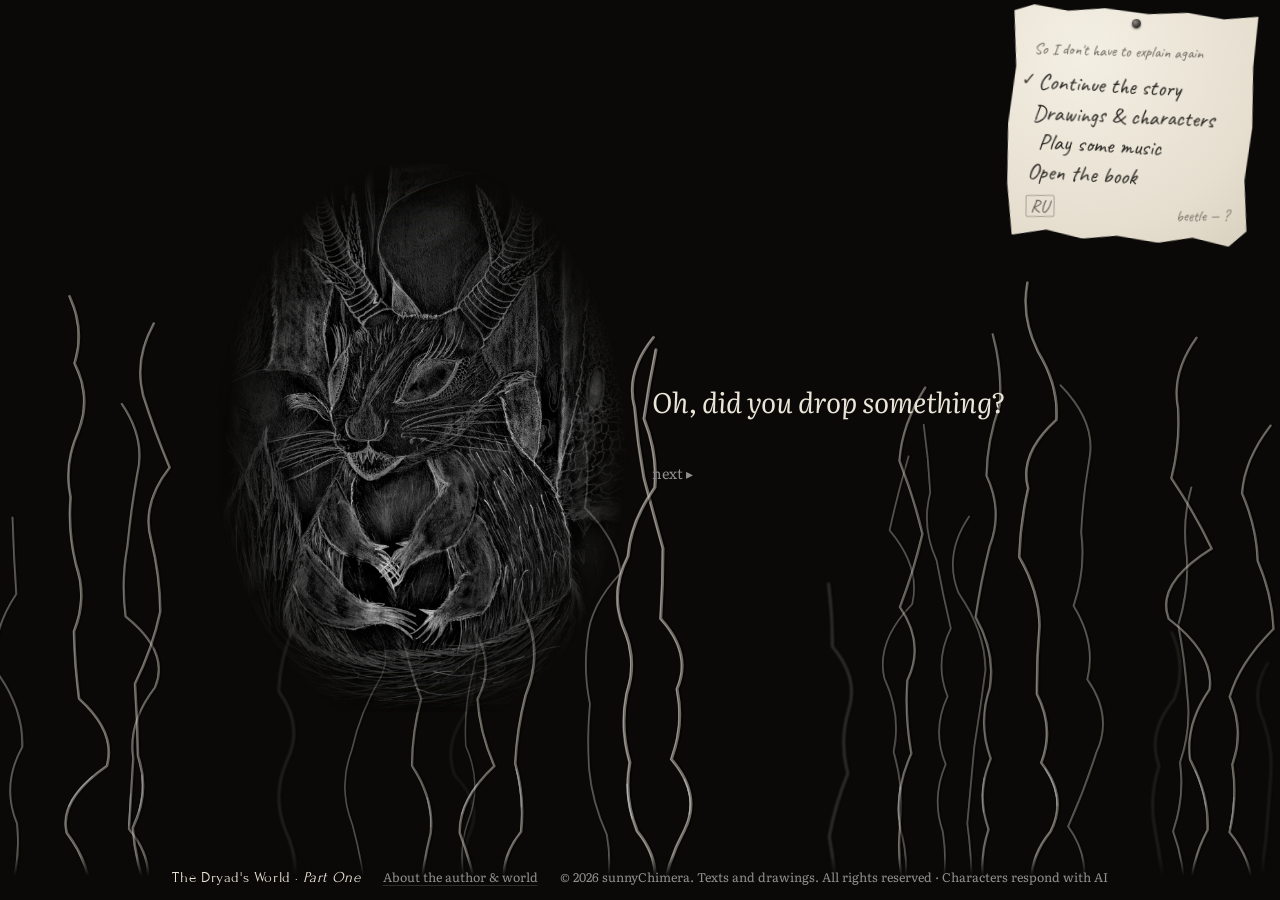
==== commit 0a7f2346: "Кипер скачет: прыжки с пружинкой и пылью, убегает и возвращается Co-Authored-By: Claude Opus 5.5 <no" ====
--- a/index.html
+++ b/index.html
@@ -7,7 +7,7 @@
 <meta name="description" content="Мир Дриады. Кипер помнит всё, только не по порядку. Садись, он расскажет.">
 <link rel="preconnect" href="https://fonts.googleapis.com">
 <link href="https://fonts.googleapis.com/css2?family=Alice&family=Caveat:wght@400;600&family=PT+Serif:ital@0;1&family=Forum&family=Literata:ital,opsz,wght@0,7..72,400;0,7..72,500;1,7..72,400&display=swap" rel="stylesheet">
-<link rel="stylesheet" href="style.css?v=84">
+<link rel="stylesheet" href="style.css?v=85">
 </head>
 <body>
 <svg id="roots" aria-hidden="true"></svg>
@@ -226,6 +226,6 @@
 
 <script src="assets/chapters.js?v=30"></script>
 <script src="assets/songs.js?v=72"></script>
-<script src="app.js?v=89"></script>
+<script src="app.js?v=90"></script>
 </body>
 </html>
--- a/style.css
+++ b/style.css
@@ -983,3 +983,8 @@
   .talklog::-webkit-scrollbar{width:6px}.talklog::-webkit-scrollbar-thumb{background:#4a4740;border-radius:3px}
   .talklog:empty{display:block;flex:0 0 0}
 }
+
+/* пыль из-под лап Кипера */
+.dust{position:fixed;z-index:3;width:14px;height:14px;margin:-7px 0 0 -7px;border-radius:50%;pointer-events:none;
+  background:radial-gradient(circle,rgba(210,200,180,.55),rgba(210,200,180,0) 70%);animation:dust .85s ease-out forwards}
+@keyframes dust{from{transform:translate(0,0) scale(var(--s));opacity:.9}to{transform:translate(var(--dx),-18px) scale(calc(var(--s)*3));opacity:0}}
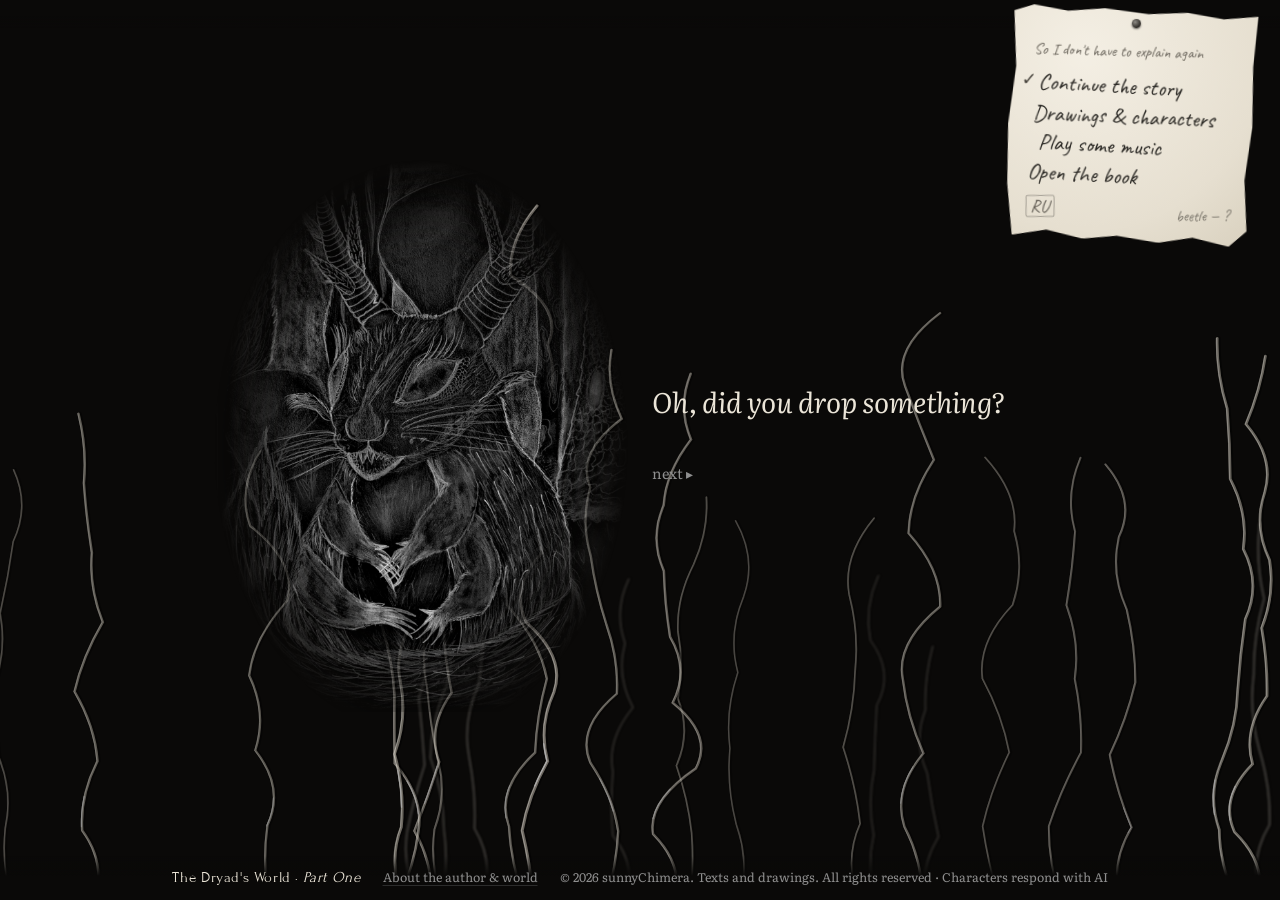
==== commit 1fe42bd8: "Фоновый рисунок на листе чата: без жёстких краёв и сдвига Co-Authored-By: Claude Opus 5.5 <noreply@a" ====
--- a/index.html
+++ b/index.html
@@ -7,7 +7,7 @@
 <meta name="description" content="Мир Дриады. Кипер помнит всё, только не по порядку. Садись, он расскажет.">
 <link rel="preconnect" href="https://fonts.googleapis.com">
 <link href="https://fonts.googleapis.com/css2?family=Alice&family=Caveat:wght@400;600&family=PT+Serif:ital@0;1&family=Forum&family=Literata:ital,opsz,wght@0,7..72,400;0,7..72,500;1,7..72,400&display=swap" rel="stylesheet">
-<link rel="stylesheet" href="style.css?v=85">
+<link rel="stylesheet" href="style.css?v=86">
 </head>
 <body>
 <svg id="roots" aria-hidden="true"></svg>
--- a/style.css
+++ b/style.css
@@ -939,7 +939,7 @@
   box-shadow:0 0 0 1px rgba(236,230,216,.06),0 18px 50px rgba(0,0,0,.5);
   clip-path:polygon(0 0,100% 0,100% 97%,96% 100%,70% 98.5%,40% 100%,12% 98.8%,0 100%)}
 /* стёртый набросок героя */
-.sheetbg .ghost{position:absolute;inset:6% -10% 0 20%;background-size:cover;background-position:30% 30%;filter:grayscale(1) invert(1) contrast(1.4);mix-blend-mode:screen;opacity:.06;transform:rotate(-4deg)}
+.sheetbg .ghost{position:absolute;inset:-6%;background-size:cover;background-position:50% 35%;-webkit-mask-image:radial-gradient(ellipse 60% 55% at 58% 50%,#000 35%,transparent 100%);mask-image:radial-gradient(ellipse 60% 55% at 58% 50%,#000 35%,transparent 100%);filter:grayscale(1) invert(1) contrast(1.4);mix-blend-mode:screen;opacity:.06;transform:rotate(-4deg)}
 /* следы ластика и графита */
 .sheetbg .smudge{position:absolute;border-radius:50%;filter:blur(18px)}
 .sheetbg .s1{left:8%;top:62%;width:38%;height:14%;background:rgba(255,255,255,.035);transform:rotate(-8deg)}
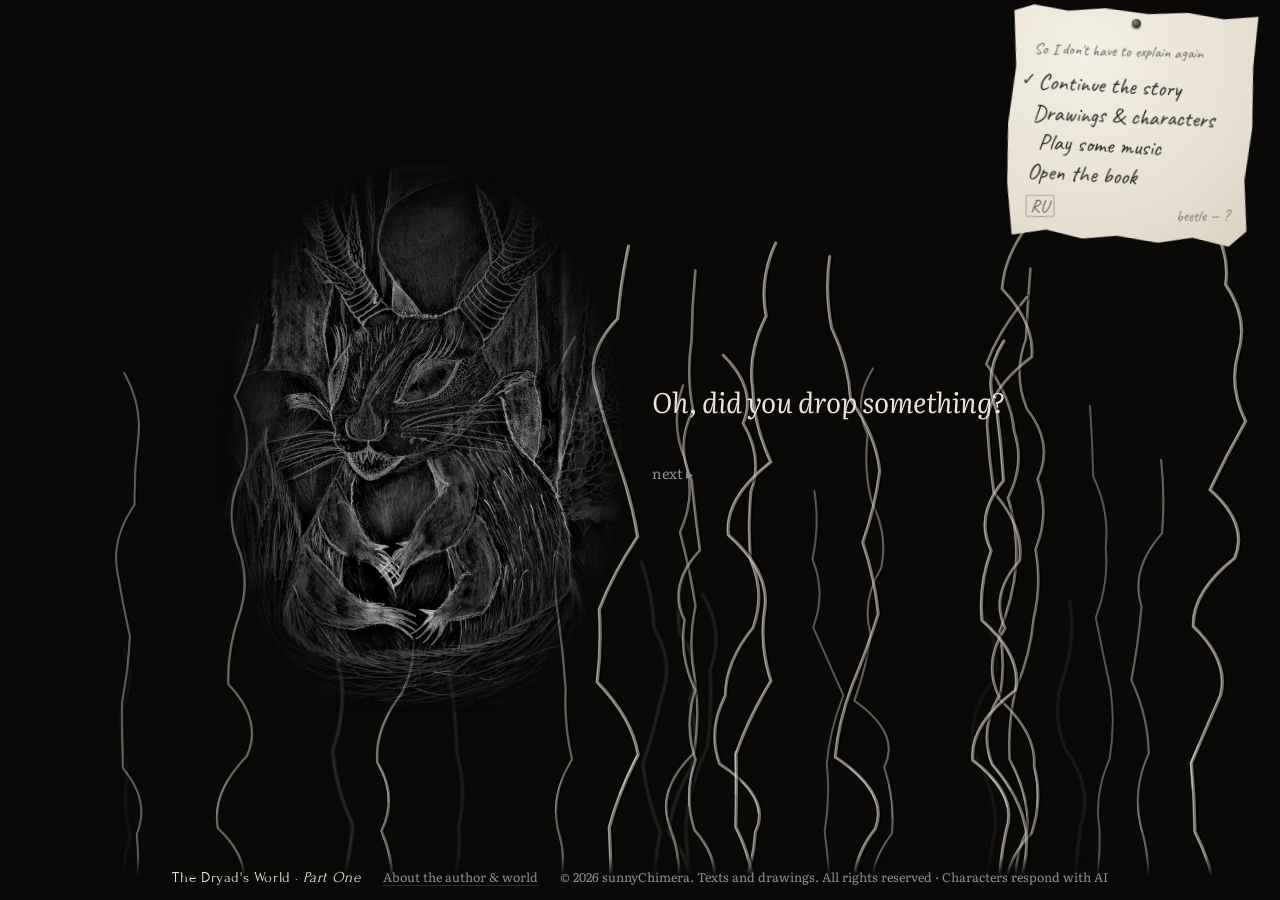
==== commit be47af86: "Пластинка крутится только у того героя, чья песня играет Co-Authored-By: Claude Opus 5.5 <noreply@an" ====
--- a/index.html
+++ b/index.html
@@ -226,6 +226,6 @@
 
 <script src="assets/chapters.js?v=30"></script>
 <script src="assets/songs.js?v=72"></script>
-<script src="app.js?v=90"></script>
+<script src="app.js?v=91"></script>
 </body>
 </html>
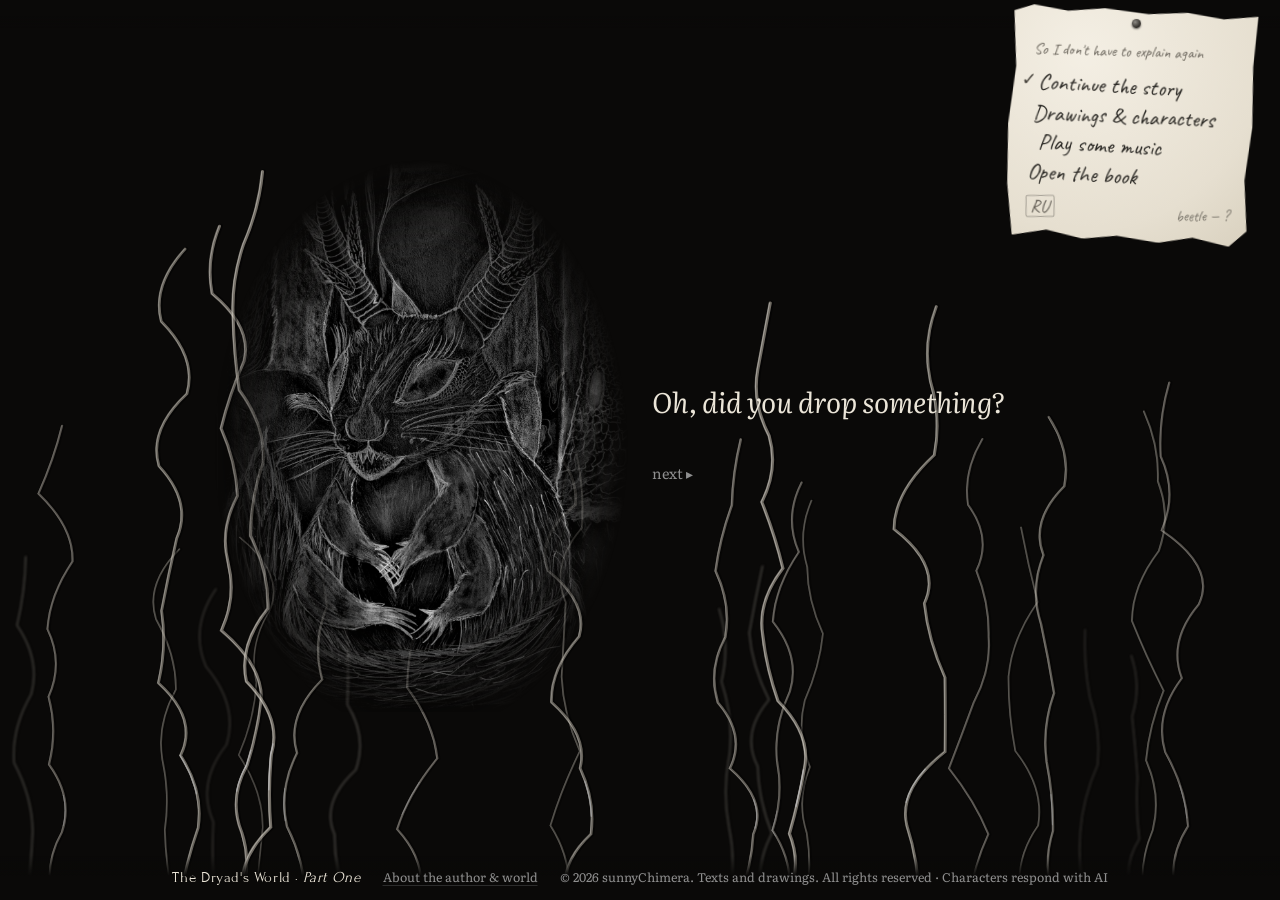
==== commit ff6c061e: "Звук мира: мини-плеер, когда открыта другая пластинка; играющая выглядывает из конверта Co-Authored-" ====
--- a/index.html
+++ b/index.html
@@ -7,7 +7,7 @@
 <meta name="description" content="Мир Дриады. Кипер помнит всё, только не по порядку. Садись, он расскажет.">
 <link rel="preconnect" href="https://fonts.googleapis.com">
 <link href="https://fonts.googleapis.com/css2?family=Alice&family=Caveat:wght@400;600&family=PT+Serif:ital@0;1&family=Forum&family=Literata:ital,opsz,wght@0,7..72,400;0,7..72,500;1,7..72,400&display=swap" rel="stylesheet">
-<link rel="stylesheet" href="style.css?v=86">
+<link rel="stylesheet" href="style.css?v=87">
 </head>
 <body>
 <svg id="roots" aria-hidden="true"></svg>
@@ -226,6 +226,6 @@
 
 <script src="assets/chapters.js?v=30"></script>
 <script src="assets/songs.js?v=72"></script>
-<script src="app.js?v=91"></script>
+<script src="app.js?v=92"></script>
 </body>
 </html>
--- a/style.css
+++ b/style.css
@@ -988,3 +988,18 @@
 .dust{position:fixed;z-index:3;width:14px;height:14px;margin:-7px 0 0 -7px;border-radius:50%;pointer-events:none;
   background:radial-gradient(circle,rgba(210,200,180,.55),rgba(210,200,180,0) 70%);animation:dust .85s ease-out forwards}
 @keyframes dust{from{transform:translate(0,0) scale(var(--s));opacity:.9}to{transform:translate(var(--dx),-18px) scale(calc(var(--s)*3));opacity:0}}
+
+/* играющая пластинка: край диска выглядывает из конверта в ящике */
+.cs .peek{position:absolute;left:50%;top:-30px;width:60px;height:30px;margin-left:-30px;overflow:hidden;pointer-events:none;display:none}
+.cs.playing .peek{display:block}
+.cs .pd{position:absolute;left:0;top:0;width:60px;height:60px;border-radius:50%;display:grid;place-items:center;
+  background:repeating-radial-gradient(circle,#0d0d0d 0 1.5px,#1a1a1a 1.5px 3px);box-shadow:0 0 0 1px #2a2a2a}
+.cs .plbl{width:40%;aspect-ratio:1;border-radius:50%;overflow:hidden;background:#efe9dc}
+.cs .plbl img{width:100%;height:100%;object-fit:cover;display:block}
+.cs.playing .pd{animation:spin 4s linear infinite;animation-play-state:paused}
+.cs.spin .pd{animation-play-state:running}
+.cs.playing{transform:translateY(-8px) rotate(var(--tilt,0deg))}
+/* на полке у играющей пластинки крутится наклейка */
+.rec.playing .lbl{animation:spin 6s linear infinite;animation-play-state:paused}
+.rec.spin .lbl{animation-play-state:running}
+.rec.playing small::after{content:" · ♪";color:var(--amber)}
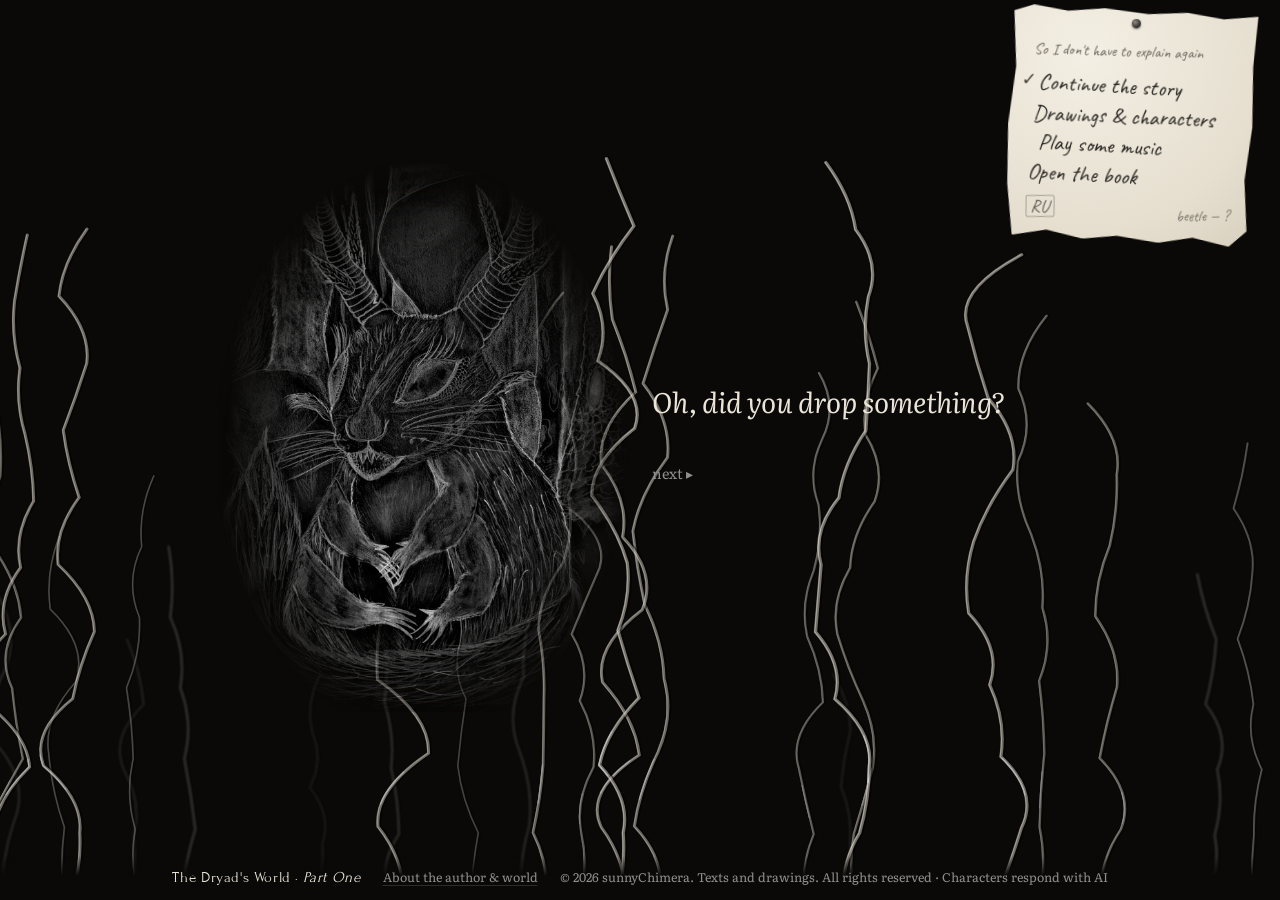
==== commit 5c9c41c2: "Своя страница «Об авторе и мире» в стиле нового сайта Co-Authored-By: Claude Opus 5.5 <noreply@anthr" ====
--- a/index.html
+++ b/index.html
@@ -207,7 +207,7 @@
   <p class="panel-lead" data-i18n="bookLead">Ну если ты настаиваешь на порядке…</p>
   <ol id="tocList"></ol>
   <button class="linkish" id="resetBtn" data-i18n="reset">Начать всё сначала</button>
-  <div class="foot-copy"><a href="https://ai-character-platform.onrender.com/pages/about.html" target="_blank" rel="noopener" data-i18n="about">Об авторе и мире</a><span data-i18n="legal">© 2026 sunnyChimera. Тексты и рисунки. Все права защищены · Персонажи отвечают с помощью ИИ</span></div>
+  <div class="foot-copy"><a href="about.html" data-i18n="about">Об авторе и мире</a><span data-i18n="legal">© 2026 sunnyChimera. Тексты и рисунки. Все права защищены · Персонажи отвечают с помощью ИИ</span></div>
 </aside>
 
 <div class="vin" id="mini">
@@ -220,7 +220,7 @@
 </div>
 <footer class="foot">
   <span class="foot-brand" data-i18n-html="footBrand">Мир Дриады · <em>Часть первая</em></span>
-  <a href="https://ai-character-platform.onrender.com/pages/about.html" target="_blank" rel="noopener" data-i18n="about">Об авторе и мире</a>
+  <a href="about.html" data-i18n="about">Об авторе и мире</a>
   <span class="foot-legal" data-i18n="legal">© 2026 sunnyChimera. Тексты и рисунки. Все права защищены · Персонажи отвечают с помощью ИИ</span>
 </footer>
 
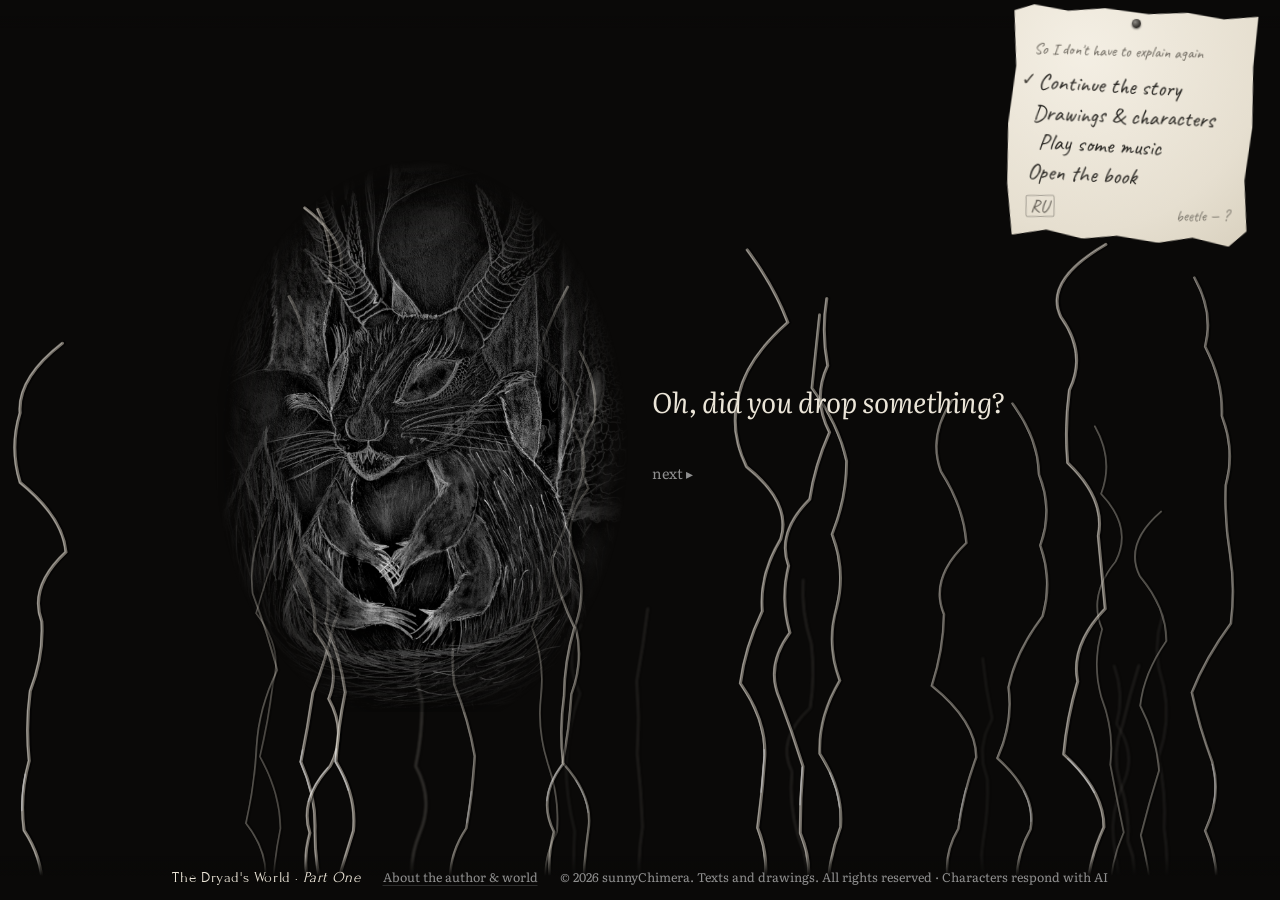
==== commit 9a61fea1: "Убрана метка «вернуться сюда» на полке пластинок Co-Authored-By: Claude Opus 5.5 <noreply@anthropic." ====
--- a/index.html
+++ b/index.html
@@ -226,6 +226,6 @@
 
 <script src="assets/chapters.js?v=30"></script>
 <script src="assets/songs.js?v=72"></script>
-<script src="app.js?v=92"></script>
+<script src="app.js?v=93"></script>
 </body>
 </html>
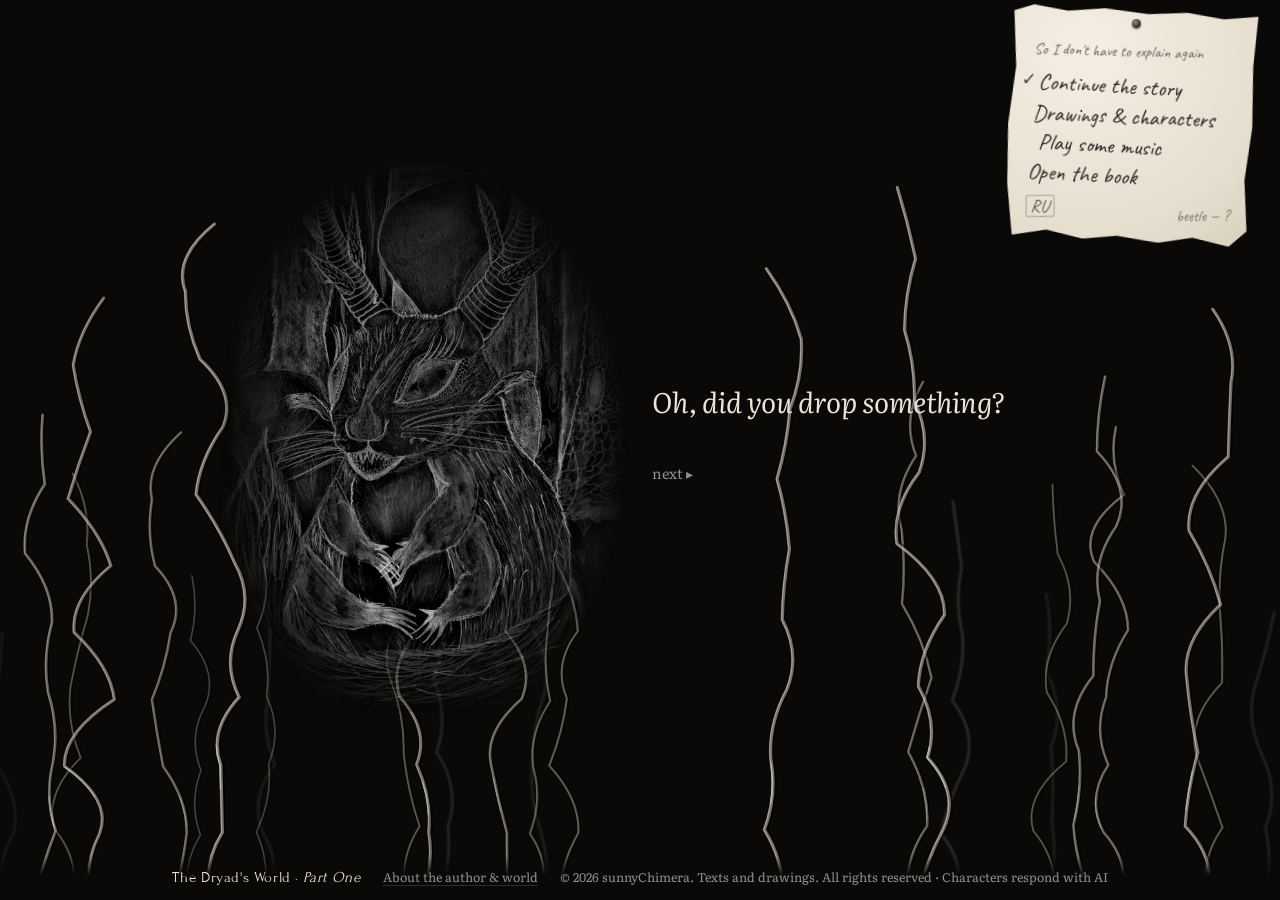
==== commit 5c4b5a1a: "Последняя пластинка на полке снова приподнята (без метки) Co-Authored-By: Claude Opus 5.5 <noreply@a" ====
--- a/index.html
+++ b/index.html
@@ -226,6 +226,6 @@
 
 <script src="assets/chapters.js?v=30"></script>
 <script src="assets/songs.js?v=72"></script>
-<script src="app.js?v=93"></script>
+<script src="app.js?v=94"></script>
 </body>
 </html>
